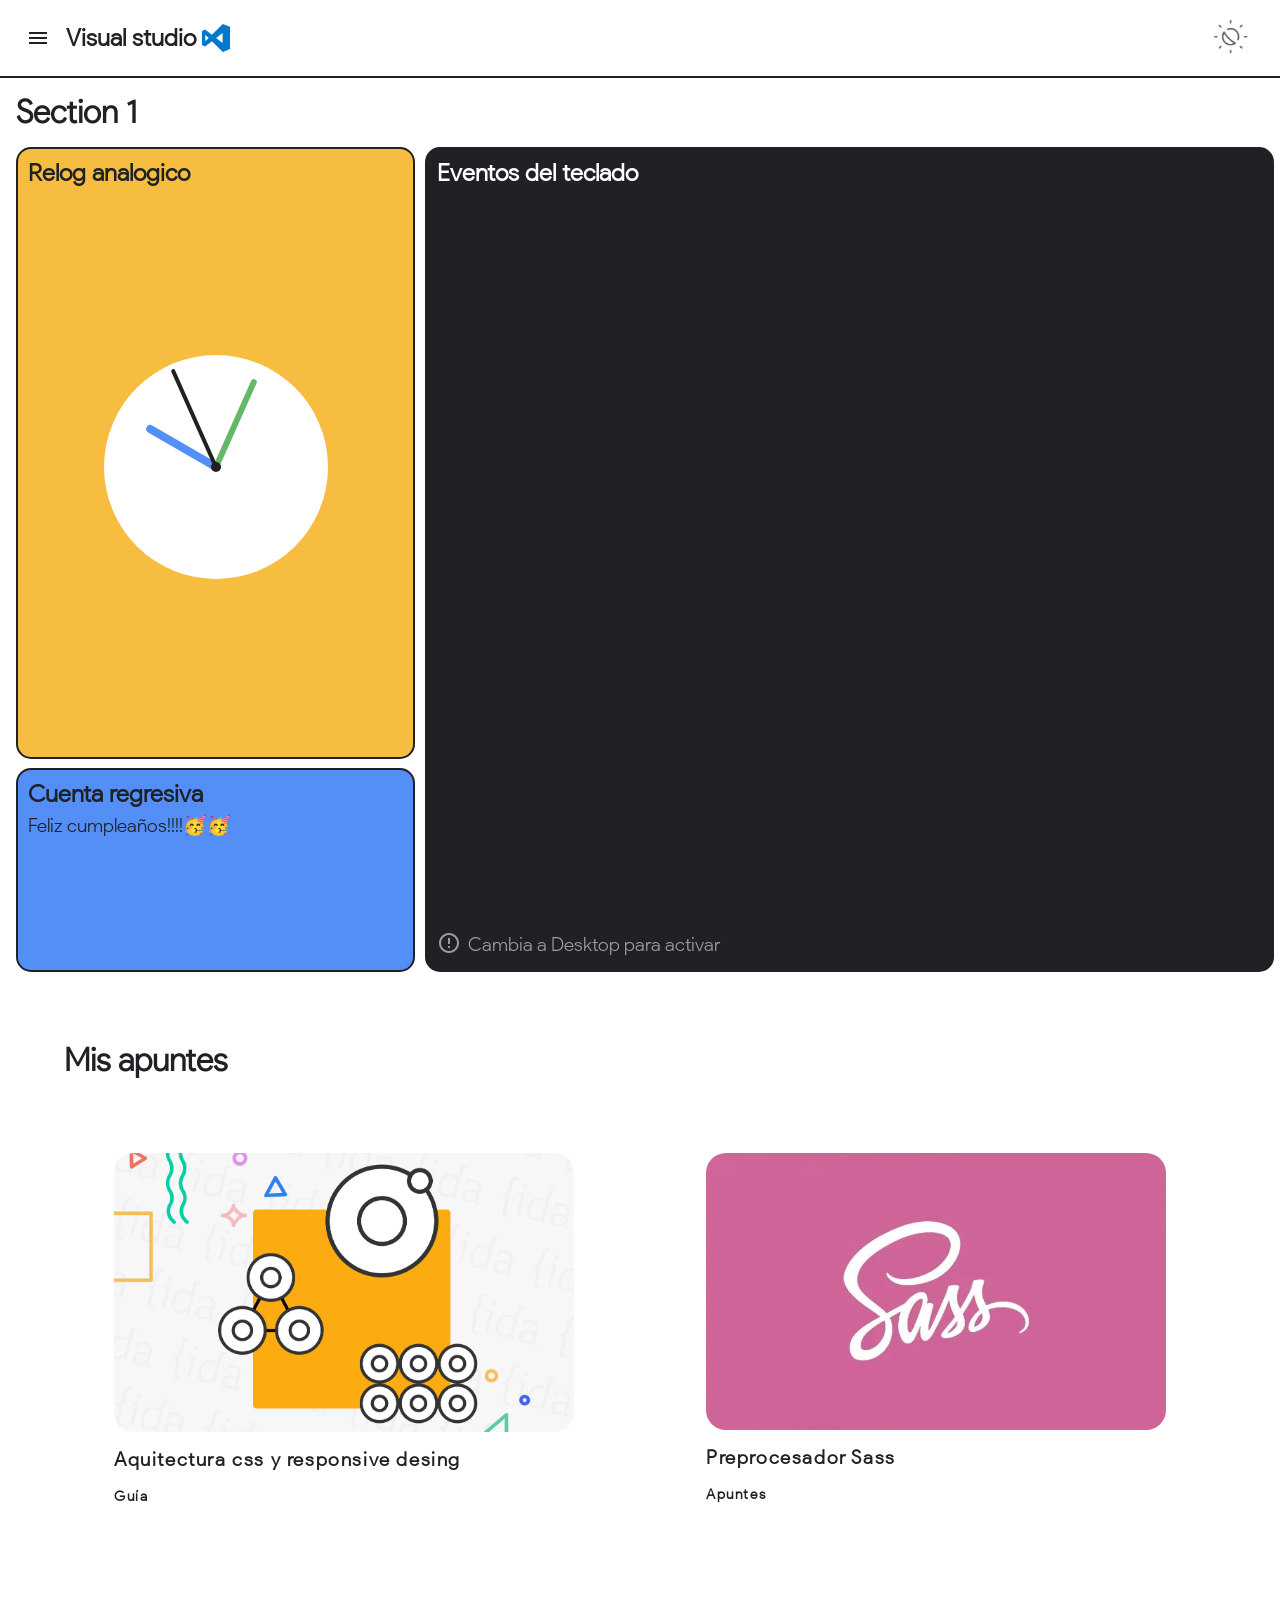
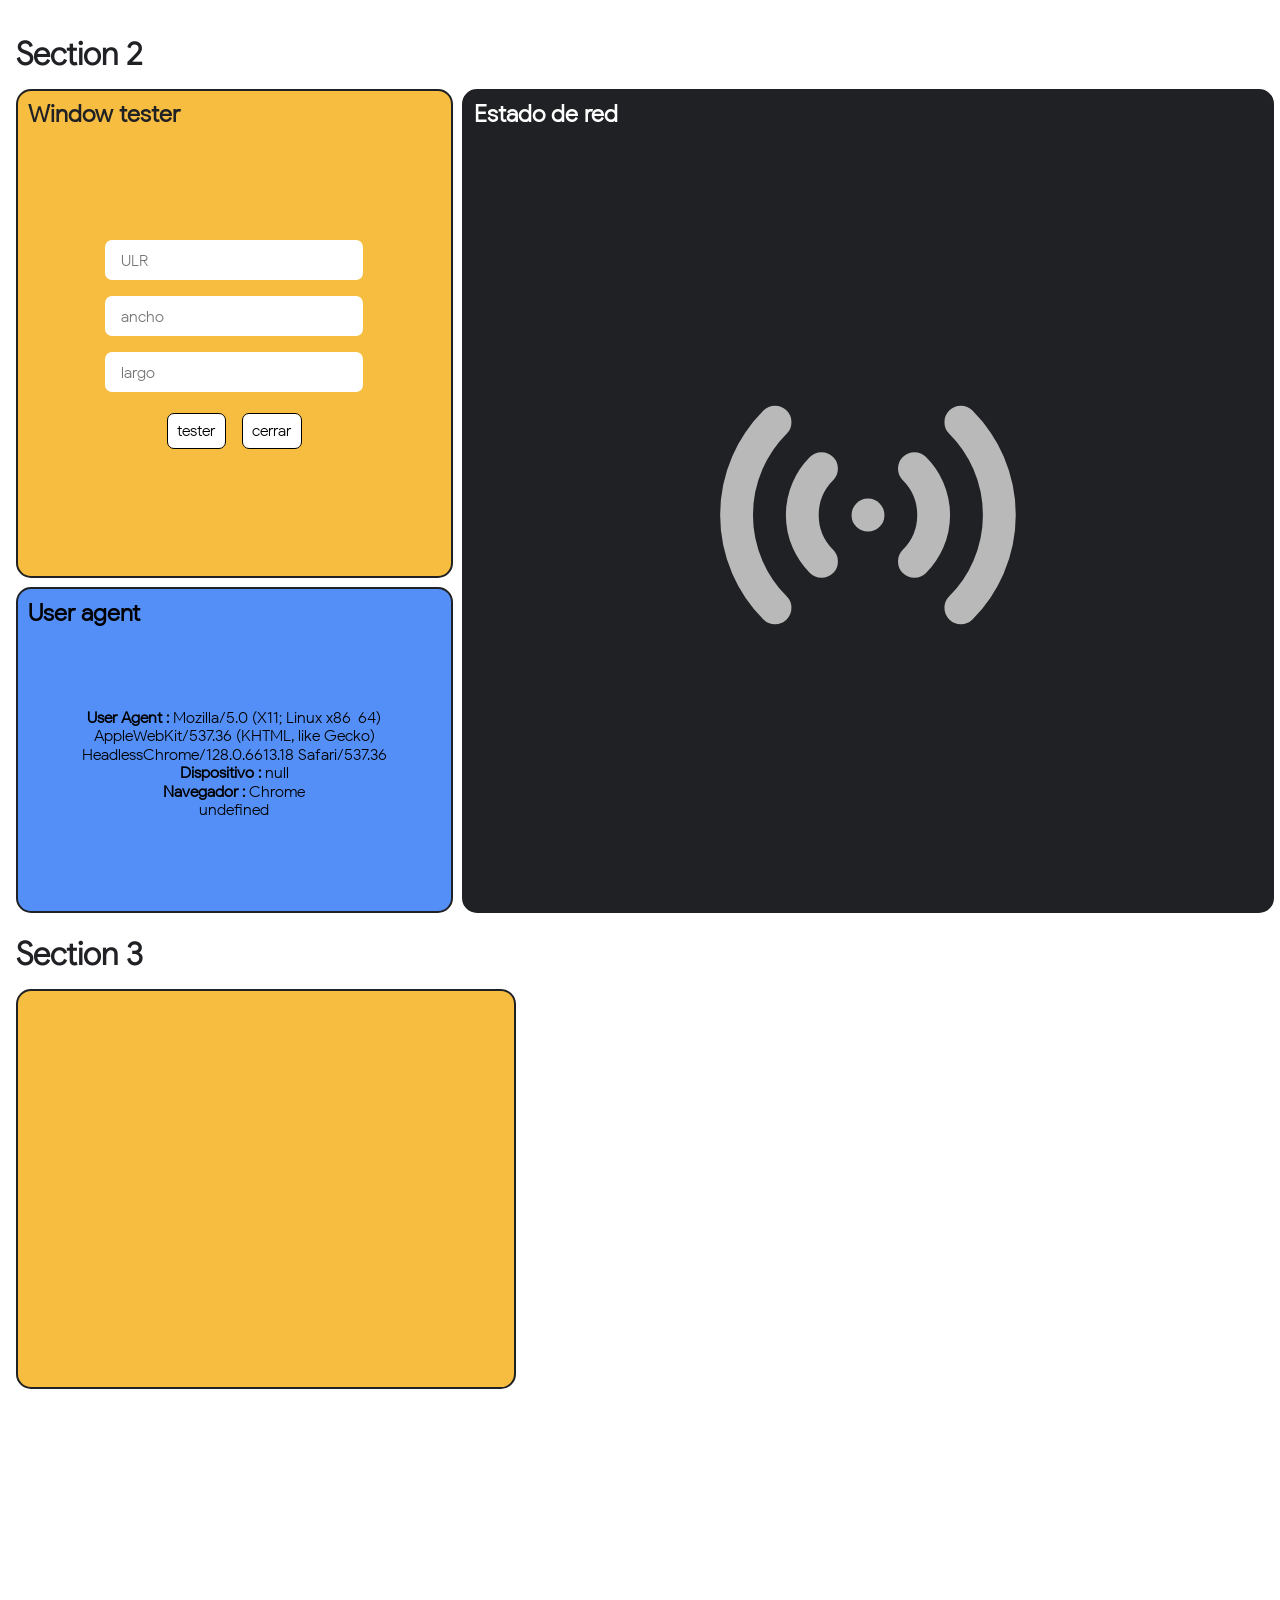
==== index.html @ bd23b44b "commit inicial" ====
<!DOCTYPE html>
<html lang="es">
<head>
    <meta charset="UTF-8">
    <meta http-equiv="X-UA-Compatible" content="IE=edge">
    <meta name="viewport" content="width=device-width, initial-scale=1.0">
    <link rel="shortcut icon" href="assets/logoTerminal.svg" />
    <title>Ejercicios DOMs</title>
    <link rel="stylesheet" href="global-Styles/css/normalize.css">
    <link rel="stylesheet" href="global-Styles/css/styles.css">
    <link rel="stylesheet" href="https://fonts.googleapis.com/css?family=Material+Icons+Outlined">
</head>
<body class="theme">
    <header class="header">
            <div class="header-btnHamburguer">
                <rect class="header-btnHamburguer-rect" id="menuLateralActive">
                    <path id="menuLateralActive"></path>
                    <path id="menuLateralActive"></path>
                    <path id="menuLateralActive"></path>
                </rect>
            </div>

            <div class="header-logo">
                <a class="header-logo-a" href="">                
                    <h2>Visual studio</h2>
                    <img src="/assets/logoVisualStudio.svg" alt="">
                </a>
            </div>

            <div class="header-buttonNightMode">
                <img id="nightMode-btn" src="assets/modoNoche_claro.PNG" alt="">
            </div>
    </header>

    <div id="topScroll-btn" class="topScroll-btn">☝️</div>

    <panel id="panel" class="panel">
        <div class="panel-contenido">
            <div class="panel-contenido-logo">
                <h2>visual studio</h2>
                <img src="/assets/logoVisualStudio.svg" alt="">
            </div>
            <nav class="panel-contenido-menu">
                <a href="#section1" id="menuLateralActive">Section 1</a>
                <a href="#apuntes1" id="menuLateralActive">Apuntes</a>
                <a href="#section2" id="menuLateralActive">Section 2</a>
                <a href="#section1" id="menuLateralActive">section 3</a>
            </nav>
        </div>
        <div class="panel-parteOcura" id="menuLateralActive"></div>
    </panel> 

<main>
<section class="section1" id="section1">
    <h3>Section 1</h3>

    <div class="section1-contenido">
        
        <div class="section1-contenido-relojAnalogico">
            <h4>Relog analogico</h4>
            <div class="section1-contenido-relojAnalogico-container">
                <div class="section1-contenido-relojAnalogico-container-circle">
                    <div class="section1-contenido-relojAnalogico-container-circle-circleCentro"></div>
                    <div id="hours" class="section1-contenido-relojAnalogico-container-circle-hours"></div>
                    <div id="minutes" class="section1-contenido-relojAnalogico-container-circle-minutes"></div>
                    <div id="seconds" class="section1-contenido-relojAnalogico-container-circle-seconds"></div>
                </div>
            </div>
        </div>

        <div  class="section1-contenido-eventTeclado">
            <h4>Eventos del teclado</h4>
            <div id="ballContainer" class="section1-contenido-eventTeclado-container">
                <div id="ball" class="section1-contenido-eventTeclado-container-ball"></div>
                <div  id="mesageCelular" class="section1-contenido-eventTeclado-container-mesageCelular">
                    <span class="material-icons-outlined">error_outline</span>
                    <div>Cambia a Desktop para activar</div>
                </div>
            </div>
        </div>

        <div class="section1-contenido-contador">
            <h4>Cuenta regresiva</h4>
            <div id="divMuestraContador"></div>
        </div>
    </div>
</section>

<section class="apuntes1" id="apuntes1">

    <h3>Mis apuntes</h3>

    <div class="apuntes1-cardContent">
        <div class="apuntes1-cardContent-card">
            <a href="/proyectosNotas/responsive design y arquitectura CSS/index.html">
                <img src="/assets/arquitecturaCSS.png" alt="arquitecturaCSS">
                <h4>Aquitectura css y responsive desing</h4>
            </a>
            <span>Guía</span>
        </div>
        <div class="apuntes1-cardContent-card">
            <a href="/proyectosNotas/Sass CSS/index.html">
                <img src="/assets/Sass.jpg" alt="sass">
                <h4>Preprocesador Sass</h4>
            </a>
            <span>Apuntes</span>
        </div>
    </div>
</section>

<section class="section2" id="section2" >
    <h3>Section 2</h3>
    <div class="section2-contenido">

        <div class="section2-contenido-windowTester">
            <h4>Window tester</h4>
            <div class="section2-contenido-windowTester-contenedorForm">
                <form id ="form" class="section2-contenido-windowTester-contenedorForm-form" >               
                    <input class="section2-contenido-windowTester-contenedorForm-form-inputs"  name="ulr" type="ulr" placeholder="ULR" required>
                    <input class="section2-contenido-windowTester-contenedorForm-form-inputs"  name="ancho" type="text" placeholder="ancho" required>
                    <input class="section2-contenido-windowTester-contenedorForm-form-inputs"  name="largo" type="text" placeholder="largo" required>
                    <div class="section2-contenido-windowTester-contenedorForm-form-buttons">
                        <input class="section2-contenido-windowTester-contenedorForm-form-buttons-button"  name="submit" type="submit" value="tester">
                        <input class="section2-contenido-windowTester-contenedorForm-form-buttons-button"  name="cerrar" type="button" value="cerrar">
                    </div>
                </form>
            </div>
        </div>
    
        <div class="section2-contenido-userAgent">
            <h4>User agent</h4>
            <div class="section2-contenido-userAgent-contenedor">
                <div class="section2-contenido-userAgent-contenedor-div" id="divUserAgent"></div>
            </div>
        </div>
    
        <div class="section2-contenido-estadoDeRed">
            <h4>Estado de red</h4>
            <div class="section2-contenido-estadoDeRed-contenedor" id="onlineOflineDiv">
                <svg class="section2-contenido-estadoDeRed-contenedor-svg" xmlns="http://www.w3.org/2000/svg" xmlns:xlink="http://www.w3.org/1999/xlink" viewBox="0 0 24 24">
                    <g fill="none" stroke="rgb(185, 185, 185)" stroke-width="2" stroke-linecap="round" stroke-linejoin="round">
                    <path d="M12 12v.01"></path><path d="M14.828 9.172a4 4 0 0 1 0 5.656"></path><path d="M17.657 6.343a8 8 0 0 1 0 11.314"></path>
                    <path d="M9.168 14.828a4 4 0 0 1 0-5.656"></path><path d="M6.337 17.657a8 8 0 0 1 0-11.314"></path></g>
                </svg>
            </div>
        </div>
    </div>

</section>

<section class="section3" id="section3">
    <h3>Section 3</h3>
    <div class="section3-contenido">
        <div class="section3-contenido-div">
            
        </div>
    </div>
</section>


    </main>
    <script src="index.js" type="module"></script>
</body>
</html>
---- global-Styles/css/styles.css ----
.theme {
  --color_blanco: #ffffff;
  --color_negro: #202124;
  --color_mostaza: #f6bd41;
  --color_azul: #538ff7;
  --color_rojo: #EC5E4F;
  --color_verde: #65B867;
}

.theme-dark {
  --color_blanco: #202124;
  --color_negro: #ffffff;
  --color_mostaza: #facf59;
  --color_azul: #76b4fa;
  --color_rojo: #EC5E4F;
  --color_verde: #65B867;
}

@font-face {
  font-family: google-sans1;
  src: url(/assets/fonts/google-sans-Light.woff) format("woff");
}
@font-face {
  font-family: google-sans2;
  src: url(/assets/fonts/google-sans-Thin.woff) format("woff");
}
@font-face {
  font-family: google-sans-display;
  src: url(/assets/fonts/GoogleSansDisplay-Medium.woff) format("woff");
}
.header {
  border-bottom: 2px solid var(--color_negro);
  align-items: center;
  display: flex;
  padding: 1rem 1.8rem;
}
.header-btnHamburguer-rect {
  width: 18px;
  display: flex;
  flex-direction: column;
  cursor: pointer;
}
.header-btnHamburguer-rect path {
  height: 2px;
  margin: 1.5px 0 1.5px 0;
  background-color: var(--color_negro);
}
.header-logo {
  margin: 0 1.2rem;
}
.header-logo-a {
  display: flex;
  justify-content: center;
  text-decoration: none;
}
.header-logo-a img {
  margin-left: 0.4em;
  width: 1.75rem;
}
.header-buttonNightMode {
  margin-left: auto;
}
.header-buttonNightMode img {
  width: 40px;
  height: 40px;
  cursor: pointer;
}

.panel {
  width: 100vw;
  height: 100vh;
  position: absolute;
  top: 0;
  z-index: 100;
  transform: translate(-100%, 0);
  display: flex;
}
.panel-contenido {
  min-width: 300px;
  overflow-x: scroll;
  overflow-y: scroll;
  padding: 1.5rem;
  background-color: var(--color_blanco);
}
.panel-contenido-logo {
  display: flex;
  margin-bottom: 1.5rem;
}
.panel-contenido-logo img {
  margin-left: 0.4em;
  width: 1.75rem;
}
.panel-contenido-menu {
  display: flex;
  flex-direction: column;
}
.panel-contenido-menu a {
  font-size: 1.1rem;
  margin: 0.8rem 0;
  text-decoration: none;
  color: var(--color_negro);
  font-family: google-sans-display, sans-serif;
}
.panel-parteOcura {
  width: 100%;
  background-color: rgba(0, 0, 0, 0.808);
}

.panel-is_active {
  transform: translate(0, 0);
}

main {
  max-width: 1640px;
}

body {
  background-color: var(--color_blanco);
}

h3 {
  font-family: google-sans1, sans-serif;
  font-size: 2rem;
  color: var(--color_negro);
  padding: 1rem 1rem 0.5rem 1rem;
}

h2 {
  font-size: 1.5rem;
  font-family: google-sans1, sans-serif;
  white-space: nowrap;
  color: var(--color_negro);
}

.material-symbols-outlined {
  font-variation-settings: "FILL" 0, "wght" 300, "GRAD" 0, "opsz" 40;
}

.topScroll-btn {
  background-color: rgb(255, 255, 255);
  border: 1px solid black;
  padding: 0.5rem 0.6rem;
  border-radius: 5px;
  position: fixed;
  bottom: 0.5rem;
  right: 0.5rem;
  cursor: pointer;
  display: none;
}

.topScroll-btn_active {
  display: initial;
}

.section1 {
  height: 100vh;
  display: flex;
  flex-direction: column;
}
.section1-contenido {
  flex: 1;
  display: grid;
  grid-template-columns: 100%;
  grid-template-rows: auto auto auto;
  gap: 0.6rem 0.6rem;
  padding: 0.5rem 1rem 1rem 1rem;
}
.section1-contenido-relojAnalogico {
  display: flex;
  flex-direction: column;
  background-color: var(--color_mostaza);
  border: 2px solid #202124;
  color: #202124;
  border-radius: 15px;
  padding: 0.6rem;
}
.section1-contenido-relojAnalogico h4 {
  font-family: google-sans1, sans-serif;
  font-size: 1.5rem;
}
.section1-contenido-relojAnalogico-container {
  height: 100%;
  display: flex;
  justify-content: center;
  align-items: center;
}
.section1-contenido-relojAnalogico-container-circle {
  transform: rotate(90deg);
  width: 16rem;
  height: 16rem;
  background-color: rgb(255, 255, 255);
  border-radius: 50%;
  display: flex;
  justify-content: center;
  align-items: center;
}
.section1-contenido-relojAnalogico-container-circle-circleCentro {
  width: 0.6rem;
  height: 0.6rem;
  border-radius: 10px;
  background-color: #202124;
  z-index: 1;
}
.section1-contenido-relojAnalogico-container-circle-hours, .section1-contenido-relojAnalogico-container-circle-seconds, .section1-contenido-relojAnalogico-container-circle-minutes {
  transform-origin: right;
  right: 50%;
  position: absolute;
  border-radius: 10px 0 0 10px;
}
.section1-contenido-relojAnalogico-container-circle-hours {
  transition: transform 1s ease-in-out;
  width: 6rem;
  height: 0.69rem;
  background-color: var(--color_azul);
}
.section1-contenido-relojAnalogico-container-circle-minutes {
  transition: transform 1s ease-in-out;
  width: 7rem;
  height: 0.5rem;
  background-color: var(--color_verde);
}
.section1-contenido-relojAnalogico-container-circle-seconds {
  width: 7.8rem;
  height: 0.3rem;
  background-color: #202124;
}
.section1-contenido-eventTeclado {
  display: flex;
  flex-direction: column;
  background-color: #202124;
  border: 2px solid var(--color_negro);
  color: rgb(255, 255, 255);
  border-radius: 15px;
  padding: 0.6rem;
}
.section1-contenido-eventTeclado h4 {
  font-family: google-sans1, sans-serif;
  font-size: 1.5rem;
}
.section1-contenido-eventTeclado-container {
  height: 100%;
  position: relative;
  display: flex;
}
.section1-contenido-eventTeclado-container-ball {
  width: 3rem;
  height: 3rem;
  border-radius: 25px;
  background-color: rgb(255, 255, 255);
  display: none;
  margin: auto;
}
.section1-contenido-eventTeclado-container .ball_active {
  display: initial;
}
.section1-contenido-eventTeclado-container-mesageCelular {
  position: absolute;
  bottom: 0px;
  display: none;
}
.section1-contenido-eventTeclado-container-mesageCelular span {
  color: #9e9e9e;
}
.section1-contenido-eventTeclado-container-mesageCelular div {
  position: relative;
  top: -0.25rem;
  display: inline-block;
  color: #9e9e9e;
  margin-left: 0.2rem;
  font-family: google-sans1, sans-serif;
  font-size: 1.2rem;
}
.section1-contenido-eventTeclado-container .mesageCelular_active {
  display: initial;
}
.section1-contenido-contador {
  background-color: var(--color_azul);
  border: 2px solid #202124;
  color: #202124;
  border-radius: 15px;
  padding: 0.6rem;
}
.section1-contenido-contador h4 {
  font-family: google-sans1, sans-serif;
  font-size: 1.5rem;
}
.section1-contenido-contador div p {
  font-family: google-sans1, sans-serif;
  color: #202124;
  font-size: 1.2rem;
  margin: 0.5rem 0;
}
@media (min-width: 48em) {
  .section1-contenido {
    grid-template-columns: 32% 68%;
    grid-template-rows: 75% 25%;
  }
  .section1-contenido-relojAnalogico-container-circle {
    width: 14rem;
    height: 14rem;
  }
  .section1-contenido-relojAnalogico-container-circle-hours {
    width: 5rem;
    height: 0.5rem;
  }
  .section1-contenido-relojAnalogico-container-circle-minutes {
    width: 6rem;
    height: 0.4rem;
  }
  .section1-contenido-relojAnalogico-container-circle-seconds {
    width: 6.7rem;
    height: 0.25rem;
  }
  .section1-contenido-eventTeclado {
    grid-column-start: 2;
    grid-column-end: 3;
    grid-row-start: 1;
    grid-row-end: 3;
  }
}

@media (min-height: 64rem) {
  .section1 {
    max-height: 45rem;
  }
}
.section2 {
  height: 100vh;
}

.section1-windowTester {
  background-color: var(--color_mostaza);
  border: 2px solid #202124;
  color: #202124;
  border-radius: 15px;
  padding: 0.6rem;
}
.section1-windowTester h4 {
  font-family: google-sans1, sans-serif;
  font-size: 1.5rem;
}

.section1-userAgent {
  background-color: #202124;
  border: 2px solid var(--color_negro);
  color: rgb(255, 255, 255);
  border-radius: 15px;
  padding: 0.6rem;
}
.section1-userAgent h4 {
  font-family: google-sans1, sans-serif;
  font-size: 1.5rem;
}

.section1-estadoDeRed {
  background-color: var(--color_azul);
  border: 2px solid #202124;
  color: #202124;
  border-radius: 15px;
  padding: 0.6rem;
}
.section1-estadoDeRed h4 {
  font-family: google-sans1, sans-serif;
  font-size: 1.5rem;
}

.section2 {
  height: 100vh;
  display: flex;
  flex-direction: column;
}
.section2-contenido {
  flex: 1;
  display: grid;
  grid-template-columns: 100%;
  grid-template-rows: auto auto auto;
  gap: 0.6rem 0.6rem;
  padding: 0.5rem 1rem 1rem 1rem;
}
.section2-contenido-windowTester {
  background-color: var(--color_mostaza);
  border: 2px solid #202124;
  color: #202124;
  border-radius: 15px;
  padding: 0.6rem;
  display: flex;
  flex-direction: column;
}
.section2-contenido-windowTester h4 {
  font-family: google-sans1, sans-serif;
  font-size: 1.5rem;
}
.section2-contenido-windowTester-contenedorForm {
  flex: 1;
  display: flex;
  align-items: center;
  justify-content: center;
}
.section2-contenido-windowTester-contenedorForm-form {
  display: flex;
  flex-direction: column;
}
.section2-contenido-windowTester-contenedorForm-form-inputs {
  margin: 0.5rem 1.5rem;
  padding: 0 1rem;
  height: 2.5rem;
  border-radius: 7px;
  border: none;
  font-family: google-sans1, sans-serif;
}
.section2-contenido-windowTester-contenedorForm-form-buttons {
  display: flex;
  justify-content: center;
}
.section2-contenido-windowTester-contenedorForm-form-buttons-button {
  font-family: google-sans1, sans-serif;
  margin: 0.8rem 0.5rem;
  padding: 0.5rem 0.6rem;
  border-radius: 7px;
  border: 1px solid black;
  background-color: rgb(255, 255, 255);
}
.section2-contenido-windowTester-contenedorForm-form-buttons-button:hover {
  background-color: rgb(246, 246, 246);
}
.section2-contenido-estadoDeRed {
  background-color: #202124;
  border: 2px solid var(--color_negro);
  color: rgb(255, 255, 255);
  border-radius: 15px;
  padding: 0.6rem;
  display: flex;
  flex-direction: column;
}
.section2-contenido-estadoDeRed h4 {
  font-family: google-sans1, sans-serif;
  font-size: 1.5rem;
}
.section2-contenido-estadoDeRed-contenedor {
  flex: 1;
  display: flex;
  justify-content: center;
}
.section2-contenido-estadoDeRed-contenedor-svg {
  max-width: 50%;
}
.section2-contenido-userAgent {
  background-color: var(--color_azul);
  border: 2px solid #202124;
  color: rgb(0, 0, 0);
  border-radius: 15px;
  padding: 0.6rem;
  display: flex;
  flex-direction: column;
}
.section2-contenido-userAgent h4 {
  font-family: google-sans1, sans-serif;
  font-size: 1.5rem;
}
.section2-contenido-userAgent-contenedor {
  flex: 1;
  display: flex;
  align-items: center;
}
.section2-contenido-userAgent-contenedor-div {
  padding: 1rem;
  font-family: google-sans1, sans-serif;
  text-align: center;
}
.section2-contenido-userAgent-contenedor-div li {
  list-style: none;
}
@media (min-width: 48em) {
  .section2-contenido {
    grid-template-columns: 35% 65%;
    grid-template-rows: 60% 40%;
  }
  .section2-contenido-estadoDeRed {
    grid-column-start: 2;
    grid-column-end: 3;
    grid-row-start: 1;
    grid-row-end: 3;
  }
}

@media (min-height: 64rem) {
  .section2 {
    max-height: 45rem;
  }
}
.section3 {
  height: 100vh;
  display: flex;
  flex-direction: column;
}
.section3-contenido {
  flex: 1;
  display: grid;
  grid-template-columns: 100%;
  grid-template-rows: auto auto auto;
  gap: 0.6rem 0.6rem;
  padding: 0.5rem 1rem 1rem 1rem;
}
.section3-contenido-div {
  width: 500px;
  height: 400px;
  background-color: var(--color_mostaza);
  border: 2px solid #202124;
  color: #202124;
  border-radius: 15px;
  padding: 0.6rem;
}
.section3-contenido-div h4 {
  font-family: google-sans1, sans-serif;
  font-size: 1.5rem;
}

.apuntes1 {
  display: flex;
  flex-direction: column;
  margin: 1rem 0 3rem 0;
}
@media (min-width: 48em) {
  .apuntes1 {
    margin: 3rem;
  }
}
.apuntes1-cardContent {
  display: flex;
  flex-direction: column;
}
@media (min-width: 48em) {
  .apuntes1-cardContent {
    flex-direction: row;
  }
}
.apuntes1-cardContent-card {
  margin: 2rem 8% 0rem 8%;
  padding: 3%;
  width: 85%;
  border: 2px solid transparent;
}
@media (min-width: 48em) {
  .apuntes1-cardContent-card {
    margin: 2rem 2rem 2rem 2rem;
    padding: 2rem;
    max-width: 600px;
    min-width: 300px;
  }
}
.apuntes1-cardContent-card:hover {
  border: 2px var(--color_negro) solid;
  border-radius: 25px;
}
.apuntes1-cardContent-card a {
  text-decoration: none;
}
.apuntes1-cardContent-card a img {
  max-width: 100%;
  height: auto;
  border-radius: 20px;
}
.apuntes1-cardContent-card a h4 {
  font-family: google-sans1, sans-serif;
  letter-spacing: 0.1rem;
  font-size: 1.2rem;
  margin: 0.8rem 0 1rem 0;
  color: var(--color_negro);
}
.apuntes1-cardContent-card span {
  font-family: google-sans1, sans-serif;
  letter-spacing: 0.1rem;
  font-weight: 600;
  font-size: 0.9rem;
  color: var(--color_negro);
}

/* 
*abtracts
*/
/*
*components
*/

/*# sourceMappingURL=styles.css.map */
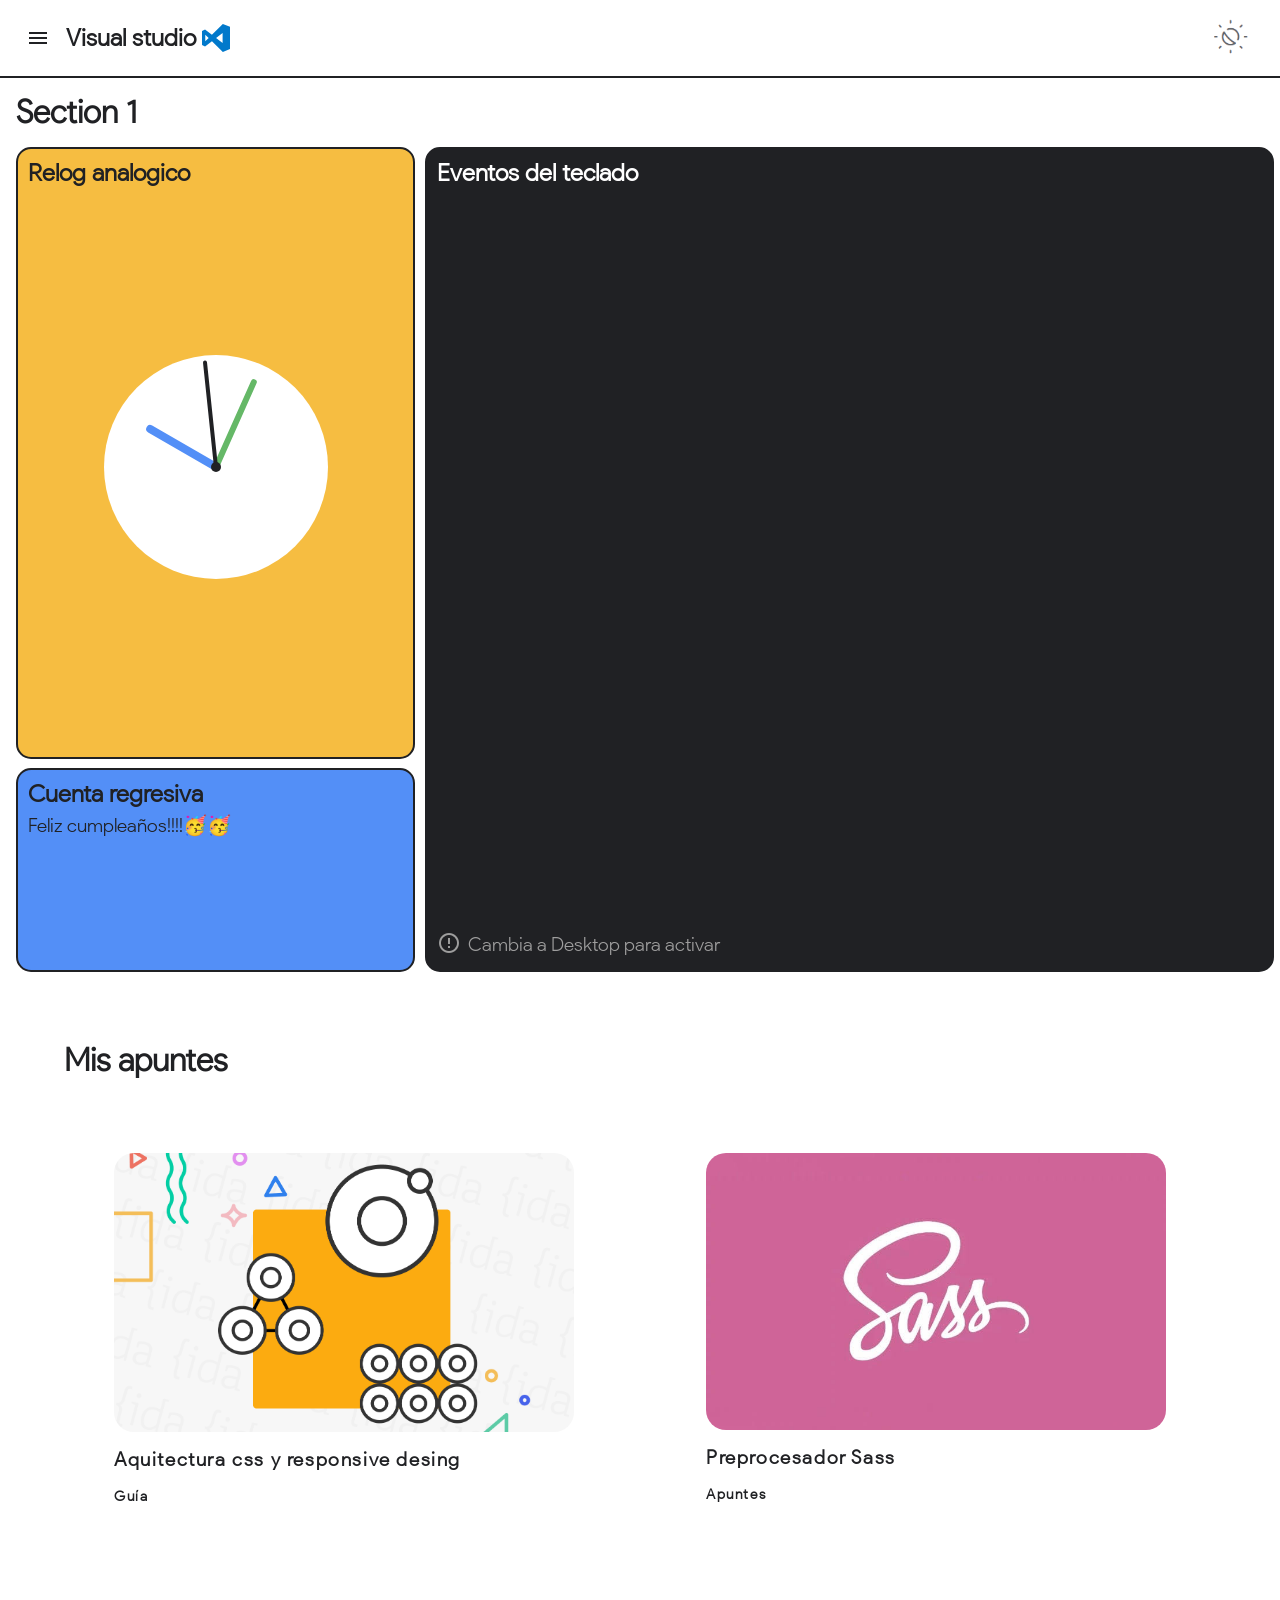
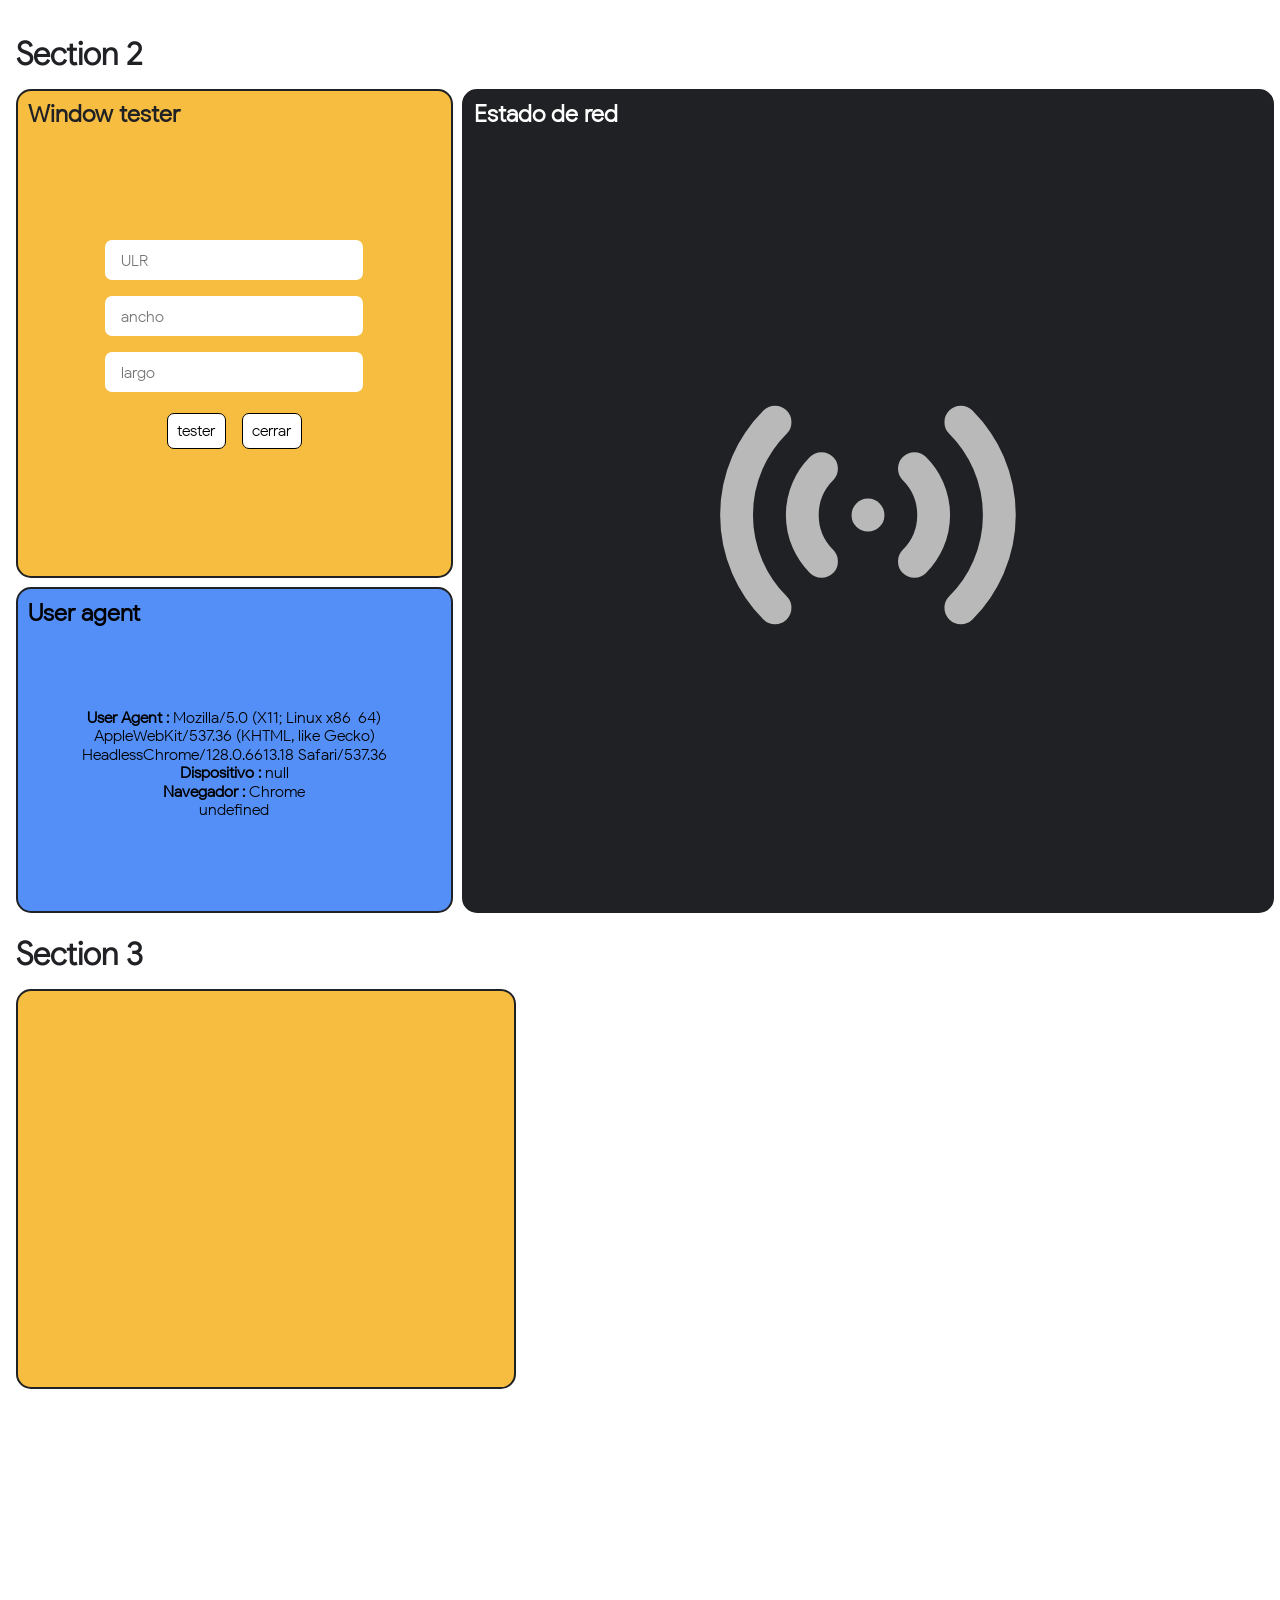
==== commit 26c2a894: "segundo commit: enlaces de seccion apuntes arreglado" ====
--- a/index.html
+++ b/index.html
@@ -92,14 +92,14 @@
 
     <div class="apuntes1-cardContent">
         <div class="apuntes1-cardContent-card">
-            <a href="/proyectosNotas/responsive design y arquitectura CSS/index.html">
+            <a href="/apuntes/responsive design y arquitectura CSS/index.html">
                 <img src="/assets/arquitecturaCSS.png" alt="arquitecturaCSS">
                 <h4>Aquitectura css y responsive desing</h4>
             </a>
             <span>Guía</span>
         </div>
         <div class="apuntes1-cardContent-card">
-            <a href="/proyectosNotas/Sass CSS/index.html">
+            <a href="/apuntes/Sass CSS/index.html">
                 <img src="/assets/Sass.jpg" alt="sass">
                 <h4>Preprocesador Sass</h4>
             </a>
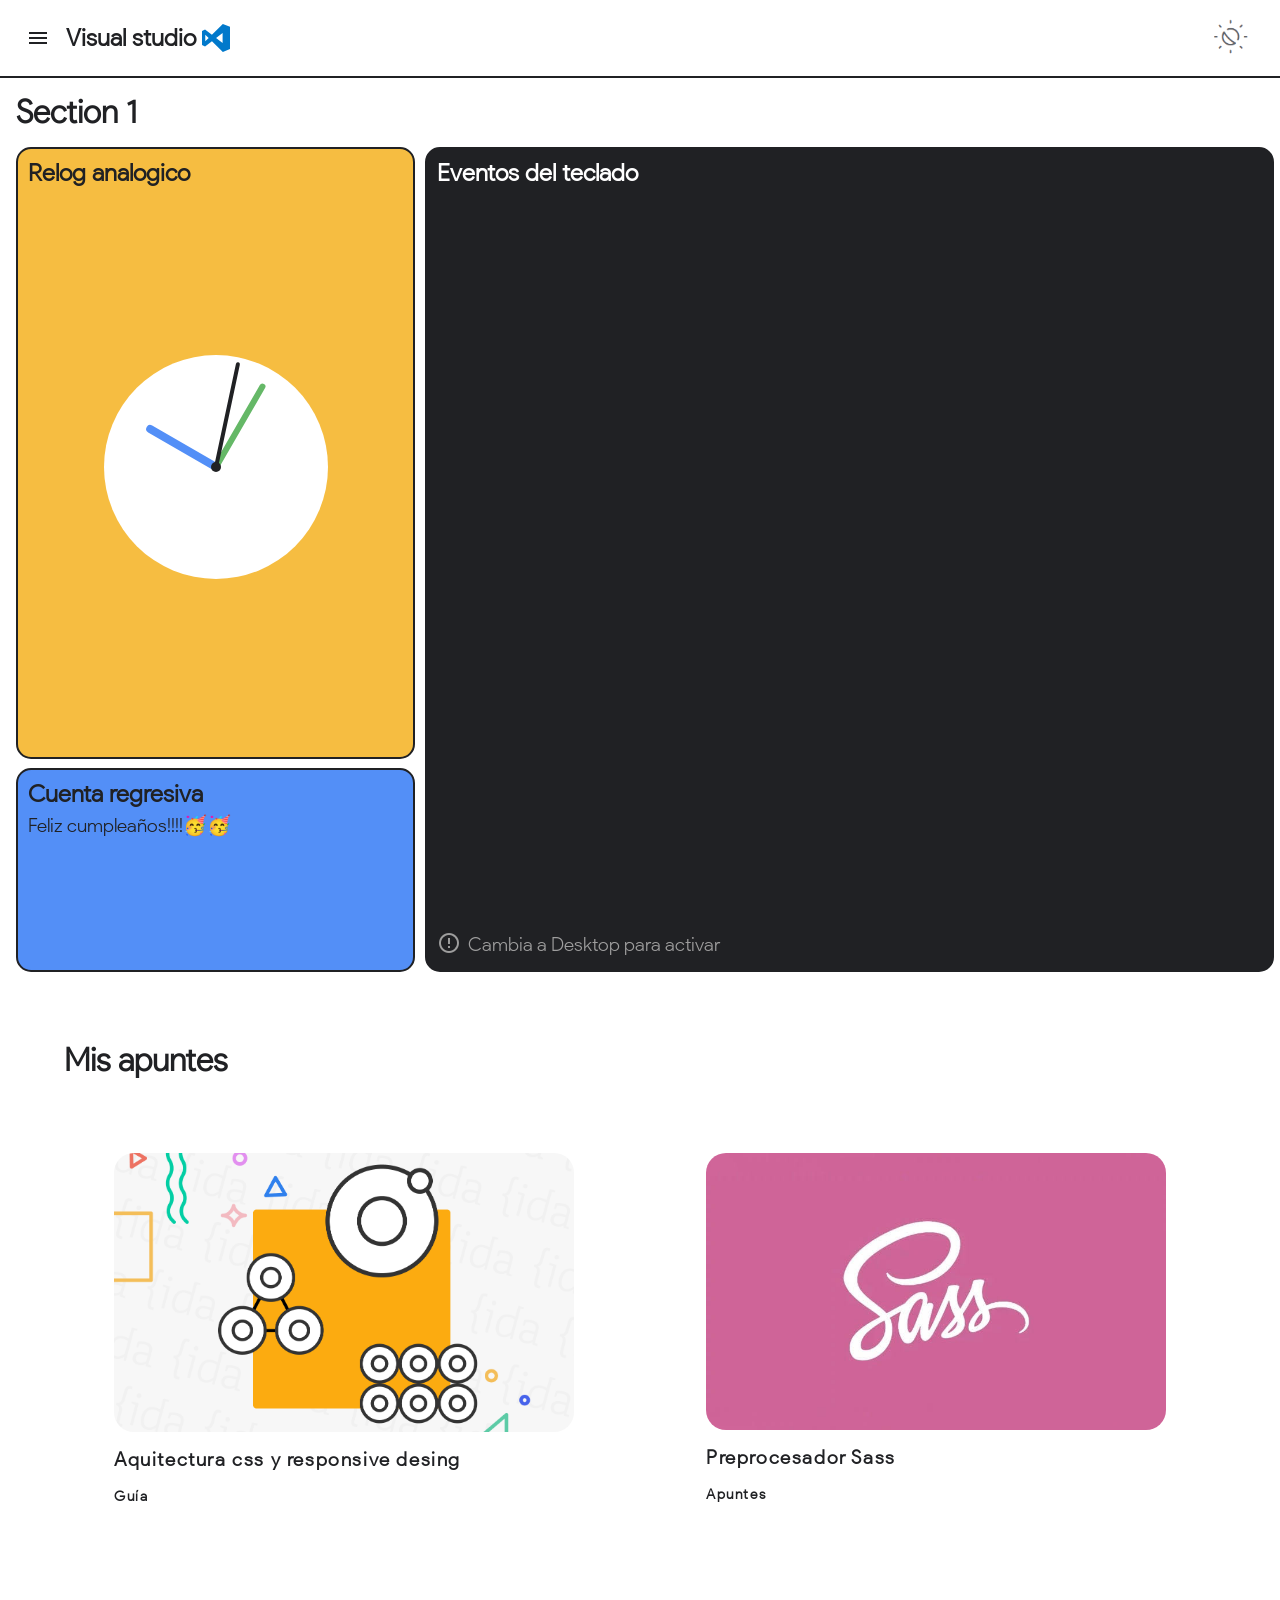
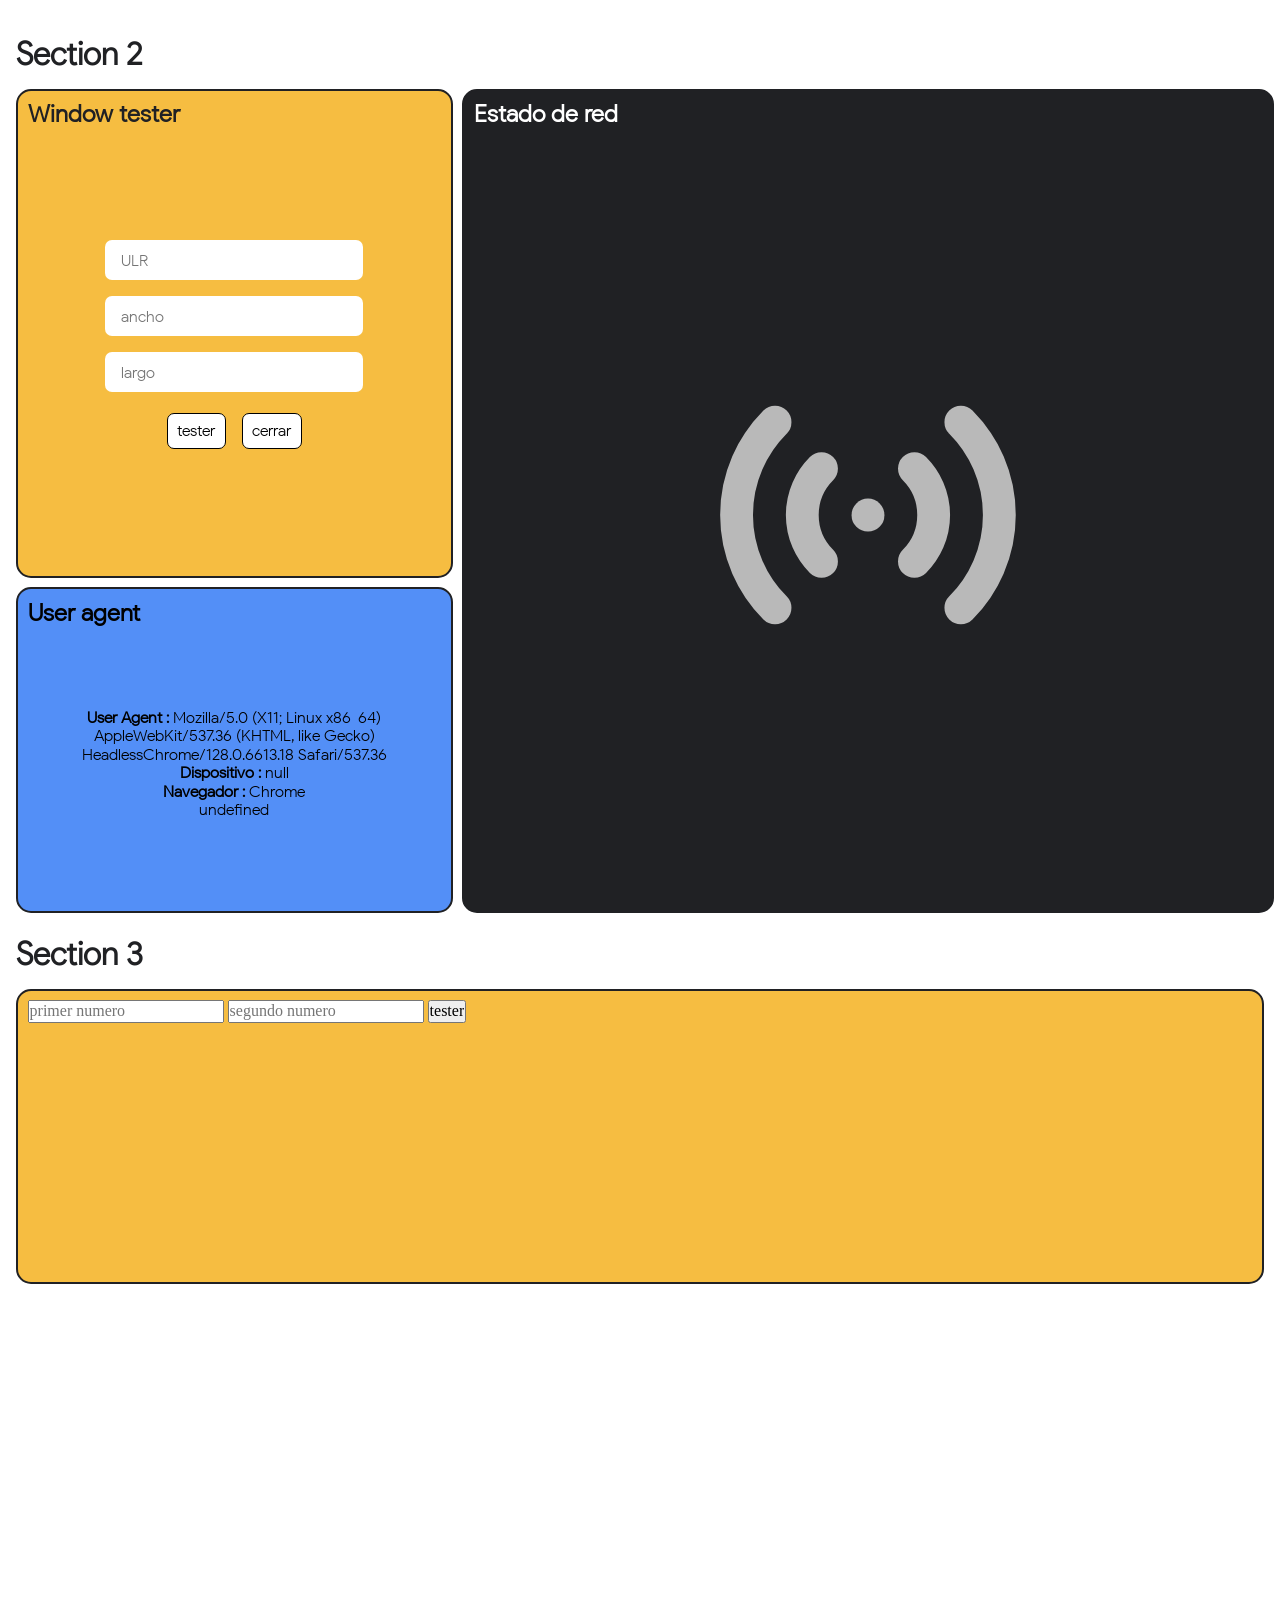
==== commit b7c1083c: "twoNumberOperation: flta validar los datos de entrada y mostrar el resultado de las funciones en el " ====
--- a/index.html
+++ b/index.html
@@ -151,8 +151,20 @@
 <section class="section3" id="section3">
     <h3>Section 3</h3>
     <div class="section3-contenido">
-        <div class="section3-contenido-div">
-            
+        <div class="section3-contenido-twoNumbers">
+                <form id="formTwoNumbersOperation" action="" class="section3-contenido-twoNumbers-form">
+                    <input class="section3-contenido-twoNumbers-textInput" type="text" name="primerNumero" required placeholder="primer numero" value="">
+                    <input class="section3-contenido-twoNumbers-textInput" type="text" name="segundoNumero" required placeholder="segundo numero" value="">
+                    <input class="section3-contenido-twoNumbers-buttonInput" type="submit" name="button" value="tester" />
+                </form>
+                <div id="contentView" class="section3-contenido-twoNumbers-resultadosView">
+                            <!-- <p class="section3-contenido-twoNumbers-resultadosView-p">Numero mayor: </p>
+                            <p class="section3-contenido-twoNumbers-resultadosView-p">Numero menor:</p>
+                            <p class="section3-contenido-twoNumbers-resultadosView-p">Numeros entre - y -: </p>
+                            <p class="section3-contenido-twoNumbers-resultadosView-p">Numeros impares entre - y - : </p>
+                            <p class="section3-contenido-twoNumbers-resultadosView-p">- es: </p>
+                            <p class="section3-contenido-twoNumbers-resultadosView-p">- es: </p> -->
+                </div>
         </div>
     </div>
 </section>
--- a/global-Styles/css/styles.css
+++ b/global-Styles/css/styles.css
@@ -501,16 +501,14 @@
   gap: 0.6rem 0.6rem;
   padding: 0.5rem 1rem 1rem 1rem;
 }
-.section3-contenido-div {
-  width: 500px;
-  height: 400px;
+.section3-contenido-twoNumbers {
   background-color: var(--color_mostaza);
   border: 2px solid #202124;
   color: #202124;
   border-radius: 15px;
   padding: 0.6rem;
 }
-.section3-contenido-div h4 {
+.section3-contenido-twoNumbers h4 {
   font-family: google-sans1, sans-serif;
   font-size: 1.5rem;
 }
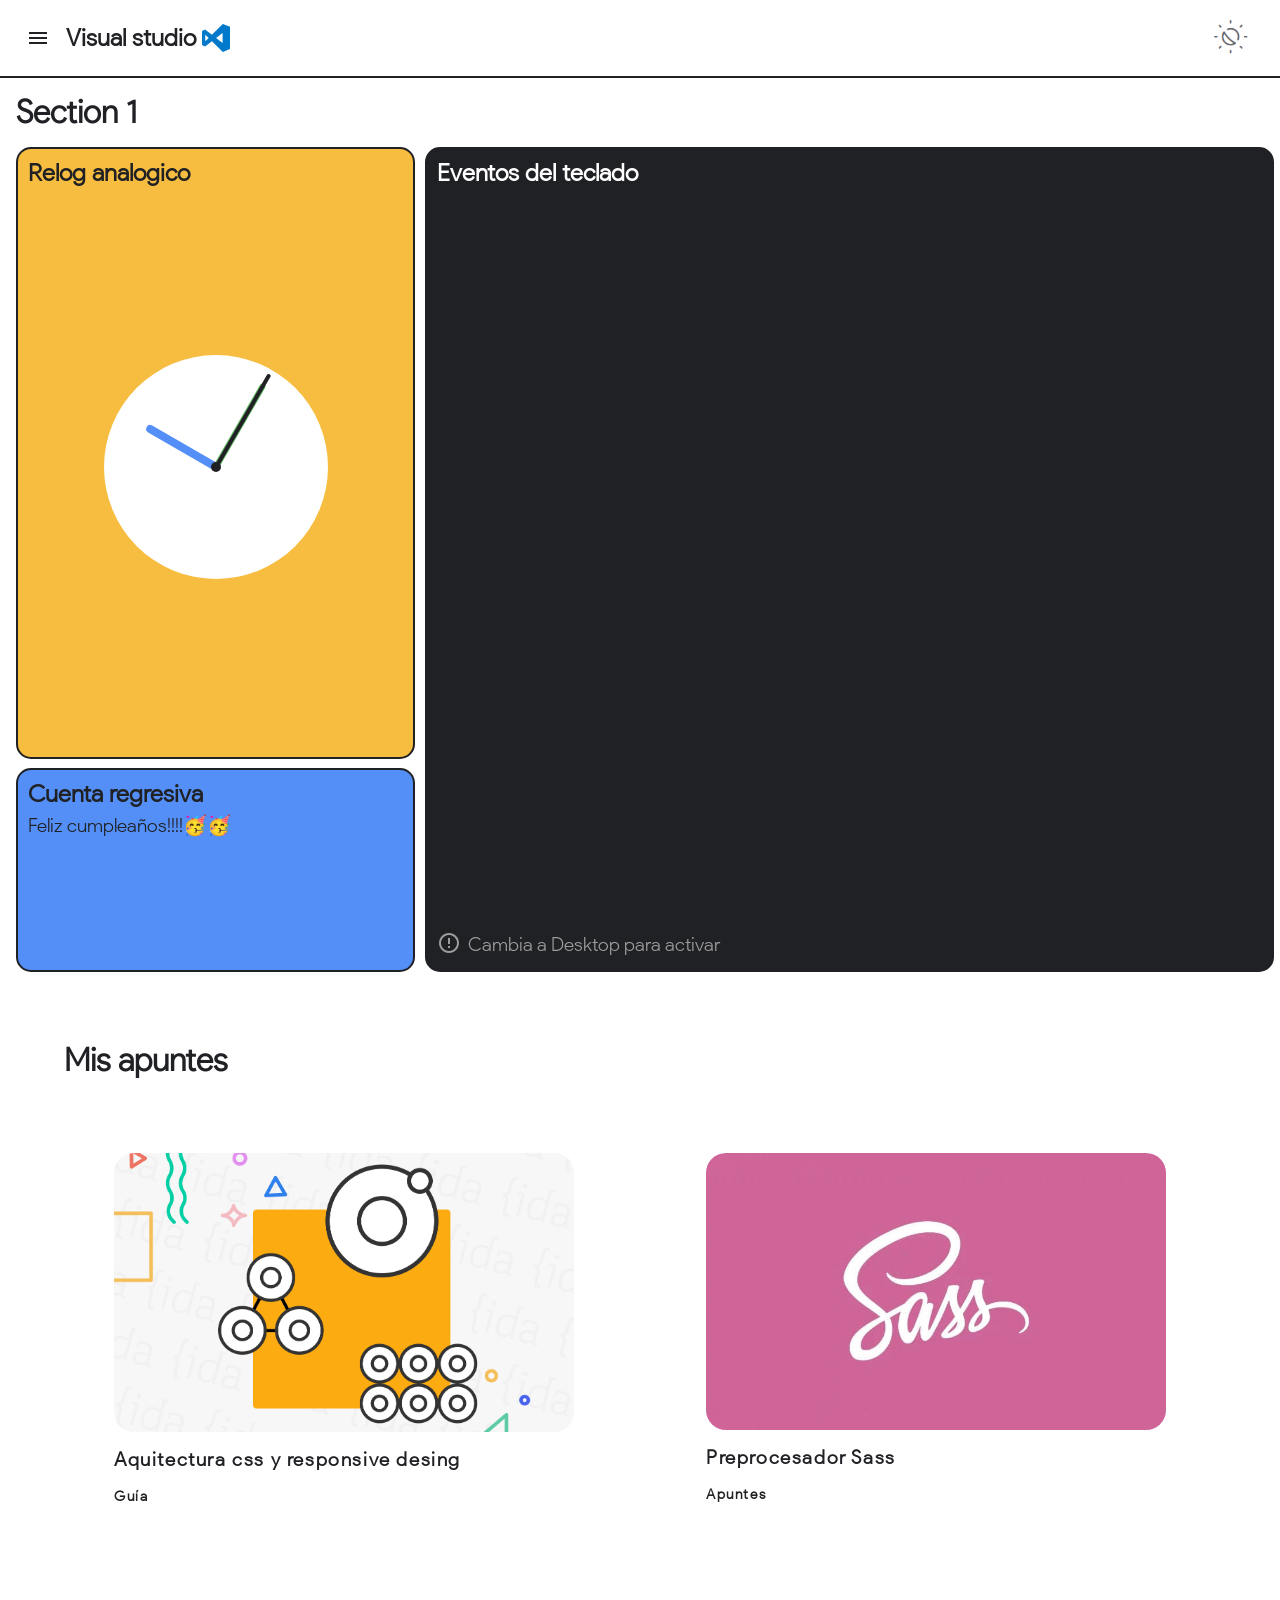
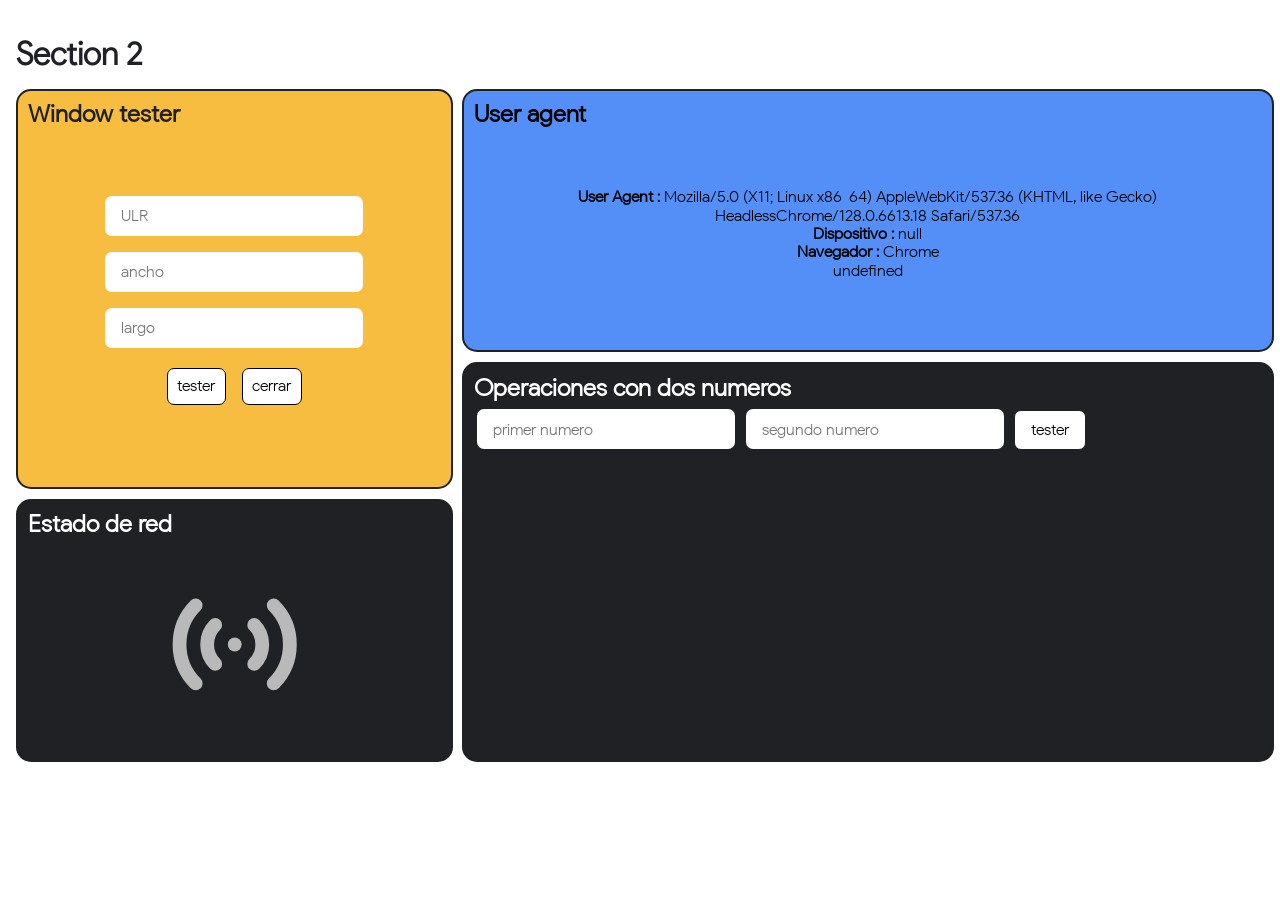
==== commit 6af53bc3: "twoNumbersOperation terminado" ====
--- a/index.html
+++ b/index.html
@@ -111,7 +111,6 @@
 <section class="section2" id="section2" >
     <h3>Section 2</h3>
     <div class="section2-contenido">
-
         <div class="section2-contenido-windowTester">
             <h4>Window tester</h4>
             <div class="section2-contenido-windowTester-contenedorForm">
@@ -144,30 +143,22 @@
                 </svg>
             </div>
         </div>
-    </div>
 
-</section>
-
-<section class="section3" id="section3">
-    <h3>Section 3</h3>
-    <div class="section3-contenido">
-        <div class="section3-contenido-twoNumbers">
-                <form id="formTwoNumbersOperation" action="" class="section3-contenido-twoNumbers-form">
-                    <input class="section3-contenido-twoNumbers-textInput" type="text" name="primerNumero" required placeholder="primer numero" value="">
-                    <input class="section3-contenido-twoNumbers-textInput" type="text" name="segundoNumero" required placeholder="segundo numero" value="">
-                    <input class="section3-contenido-twoNumbers-buttonInput" type="submit" name="button" value="tester" />
+        <div class="section2-contenido-twoNumbers">
+            <h4>Operaciones con dos numeros</h4>
+            <div class="section2-contenido-twoNumbers-container">
+                <form id="formTwoNumbersOperation" action="" class="section2-contenido-twoNumbers-container-form">
+                    <input class="section2-contenido-twoNumbers-container-form-textInput" type="text" name="primerNumero" required placeholder="primer numero" value="">
+                    <input class="section2-contenido-twoNumbers-container-form-textInput" type="text" name="segundoNumero" required placeholder="segundo numero" value="">
+                    <input class="section2-contenido-twoNumbers-container-form-buttonInput" type="submit" name="button" value="tester" />
                 </form>
-                <div id="contentView" class="section3-contenido-twoNumbers-resultadosView">
-                            <!-- <p class="section3-contenido-twoNumbers-resultadosView-p">Numero mayor: </p>
-                            <p class="section3-contenido-twoNumbers-resultadosView-p">Numero menor:</p>
-                            <p class="section3-contenido-twoNumbers-resultadosView-p">Numeros entre - y -: </p>
-                            <p class="section3-contenido-twoNumbers-resultadosView-p">Numeros impares entre - y - : </p>
-                            <p class="section3-contenido-twoNumbers-resultadosView-p">- es: </p>
-                            <p class="section3-contenido-twoNumbers-resultadosView-p">- es: </p> -->
-                </div>
+                <div id="contentView" class="section2-contenido-twoNumbers-container-resultadosView">
+            </div>
         </div>
     </div>
 </section>
+
+
 
 
     </main>
--- a/global-Styles/css/styles.css
+++ b/global-Styles/css/styles.css
@@ -366,7 +366,9 @@
 
 .section2 {
   height: 100vh;
-  display: flex;
+  max-height: 45rem;
+  display: flex;
+  margin-bottom: 10rem;
   flex-direction: column;
 }
 .section2-contenido {
@@ -377,6 +379,36 @@
   gap: 0.6rem 0.6rem;
   padding: 0.5rem 1rem 1rem 1rem;
 }
+@media (min-width: 48em) {
+  .section2-contenido {
+    grid-template-columns: 35% 65%;
+    grid-template-rows: 20% 20% 20% 20% 20% 20%;
+  }
+  .section2-contenido-windowTester {
+    grid-column-start: 1;
+    grid-column-end: 2;
+    grid-row-start: 1;
+    grid-row-end: 4;
+  }
+  .section2-contenido-estadoDeRed {
+    grid-column-start: 1;
+    grid-column-end: 2;
+    grid-row-start: 4;
+    grid-row-end: 6;
+  }
+  .section2-contenido-userAgent {
+    grid-column-start: 2;
+    grid-column-end: 3;
+    grid-row-start: 1;
+    grid-row-end: 3;
+  }
+  .section2-contenido-twoNumbers {
+    grid-column-start: 2;
+    grid-column-end: 3;
+    grid-row-start: 3;
+    grid-row-end: 6;
+  }
+}
 .section2-contenido-windowTester {
   background-color: var(--color_mostaza);
   border: 2px solid #202124;
@@ -421,7 +453,7 @@
   background-color: rgb(255, 255, 255);
 }
 .section2-contenido-windowTester-contenedorForm-form-buttons-button:hover {
-  background-color: rgb(246, 246, 246);
+  background-color: rgb(236, 236, 236);
 }
 .section2-contenido-estadoDeRed {
   background-color: #202124;
@@ -442,7 +474,7 @@
   justify-content: center;
 }
 .section2-contenido-estadoDeRed-contenedor-svg {
-  max-width: 50%;
+  max-width: 40%;
 }
 .section2-contenido-userAgent {
   background-color: var(--color_azul);
@@ -470,26 +502,39 @@
 .section2-contenido-userAgent-contenedor-div li {
   list-style: none;
 }
-@media (min-width: 48em) {
-  .section2-contenido {
-    grid-template-columns: 35% 65%;
-    grid-template-rows: 60% 40%;
-  }
-  .section2-contenido-estadoDeRed {
-    grid-column-start: 2;
-    grid-column-end: 3;
-    grid-row-start: 1;
-    grid-row-end: 3;
-  }
-}
-
-@media (min-height: 64rem) {
-  .section2 {
-    max-height: 45rem;
-  }
+.section2-contenido-twoNumbers {
+  background-color: #202124;
+  border: 2px solid var(--color_negro);
+  color: #ffffff;
+  border-radius: 15px;
+  padding: 0.6rem;
+}
+.section2-contenido-twoNumbers h4 {
+  font-family: google-sans1, sans-serif;
+  font-size: 1.5rem;
+}
+.section2-contenido-twoNumbers-container-form-textInput {
+  margin: 0.5rem 0.2rem;
+  padding: 0 1rem;
+  height: 2.5rem;
+  border-radius: 7px;
+  border: none;
+  font-family: google-sans1, sans-serif;
+}
+.section2-contenido-twoNumbers-container-form-buttonInput {
+  font-family: google-sans1, sans-serif;
+  margin: 0.5rem 0.2rem;
+  padding: 0.6rem 1rem;
+  border-radius: 7px;
+  border: 1px solid var(--color_negro);
+  background-color: rgb(255, 255, 255);
+}
+.section2-contenido-twoNumbers-container-form-buttonInput:hover {
+  background-color: rgb(228, 228, 228);
 }
 .section3 {
   height: 100vh;
+  max-height: 45rem;
   display: flex;
   flex-direction: column;
 }
@@ -501,16 +546,11 @@
   gap: 0.6rem 0.6rem;
   padding: 0.5rem 1rem 1rem 1rem;
 }
-.section3-contenido-twoNumbers {
-  background-color: var(--color_mostaza);
-  border: 2px solid #202124;
-  color: #202124;
-  border-radius: 15px;
-  padding: 0.6rem;
-}
-.section3-contenido-twoNumbers h4 {
-  font-family: google-sans1, sans-serif;
-  font-size: 1.5rem;
+@media (min-width: 48em) {
+  .section3-contenido {
+    grid-template-columns: 35% 65%;
+    grid-template-rows: 20% 20% 20% 20% 20% 20%;
+  }
 }
 
 .apuntes1 {
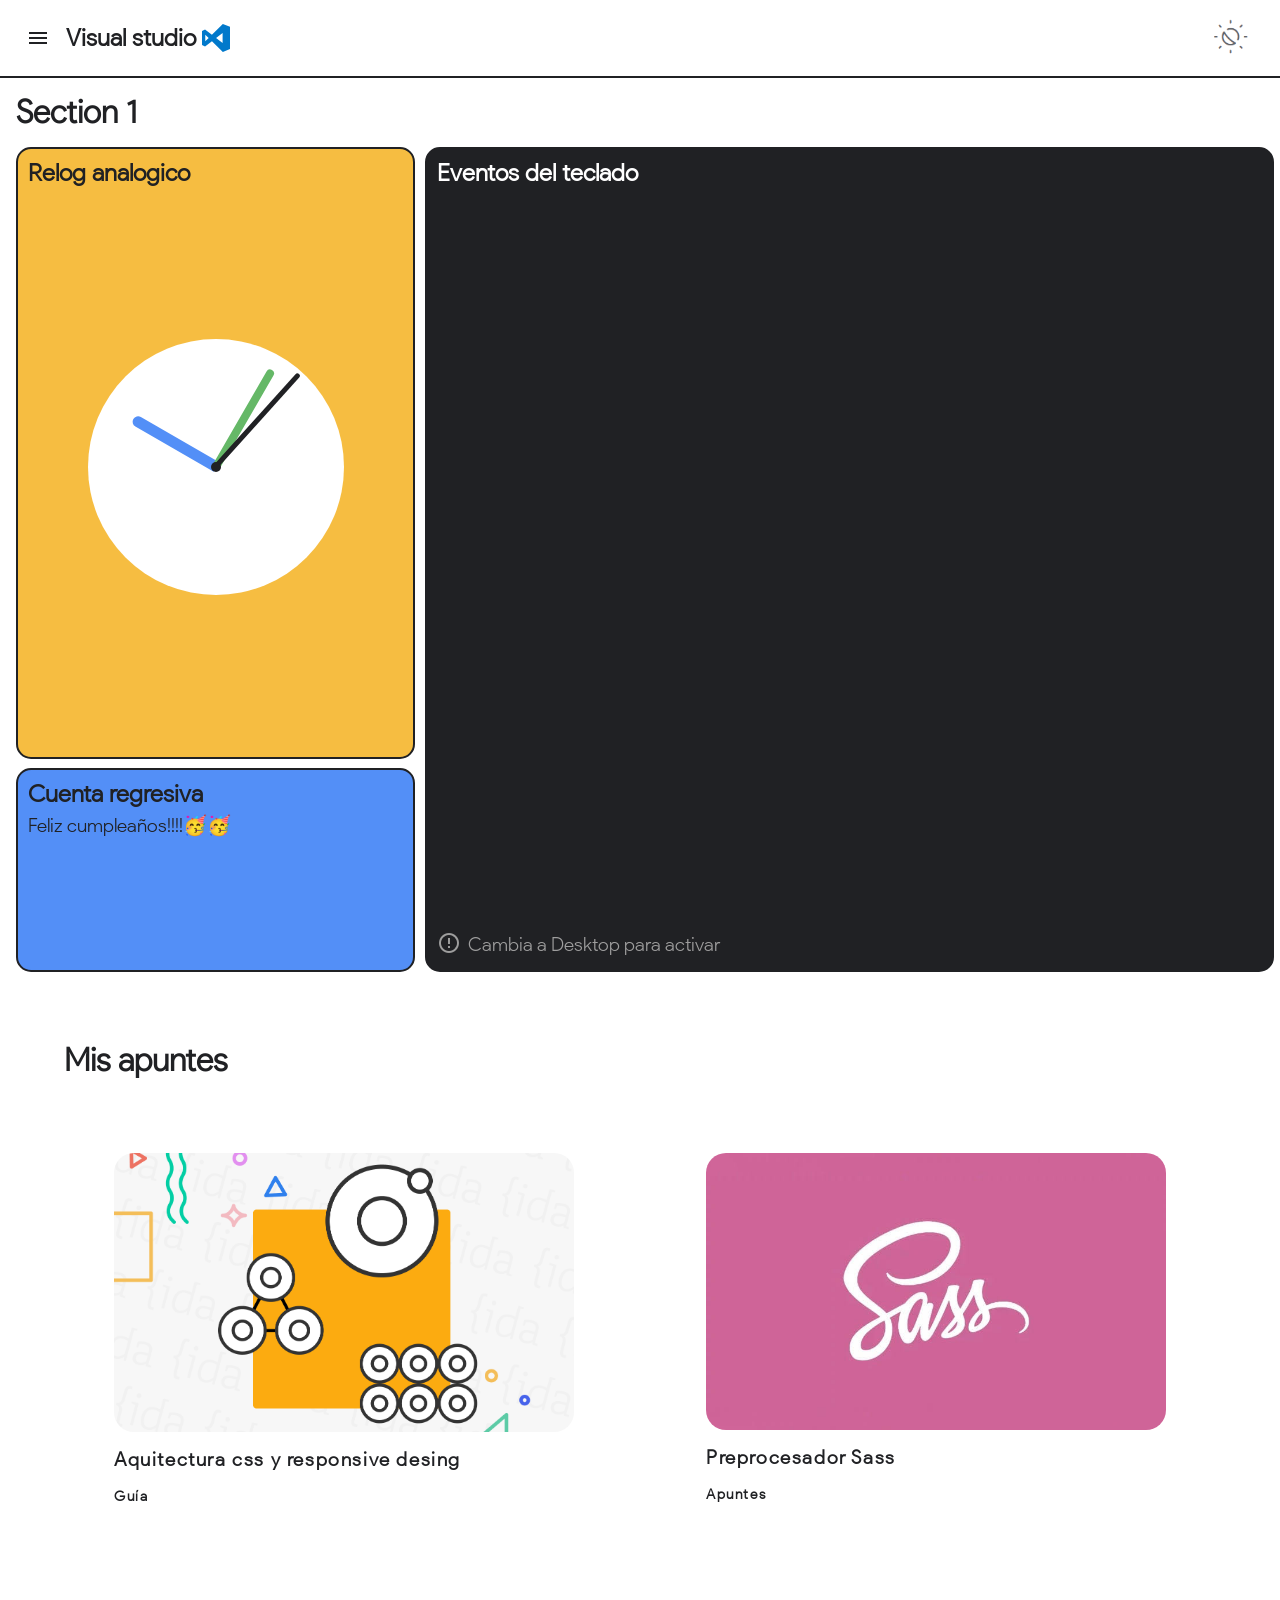
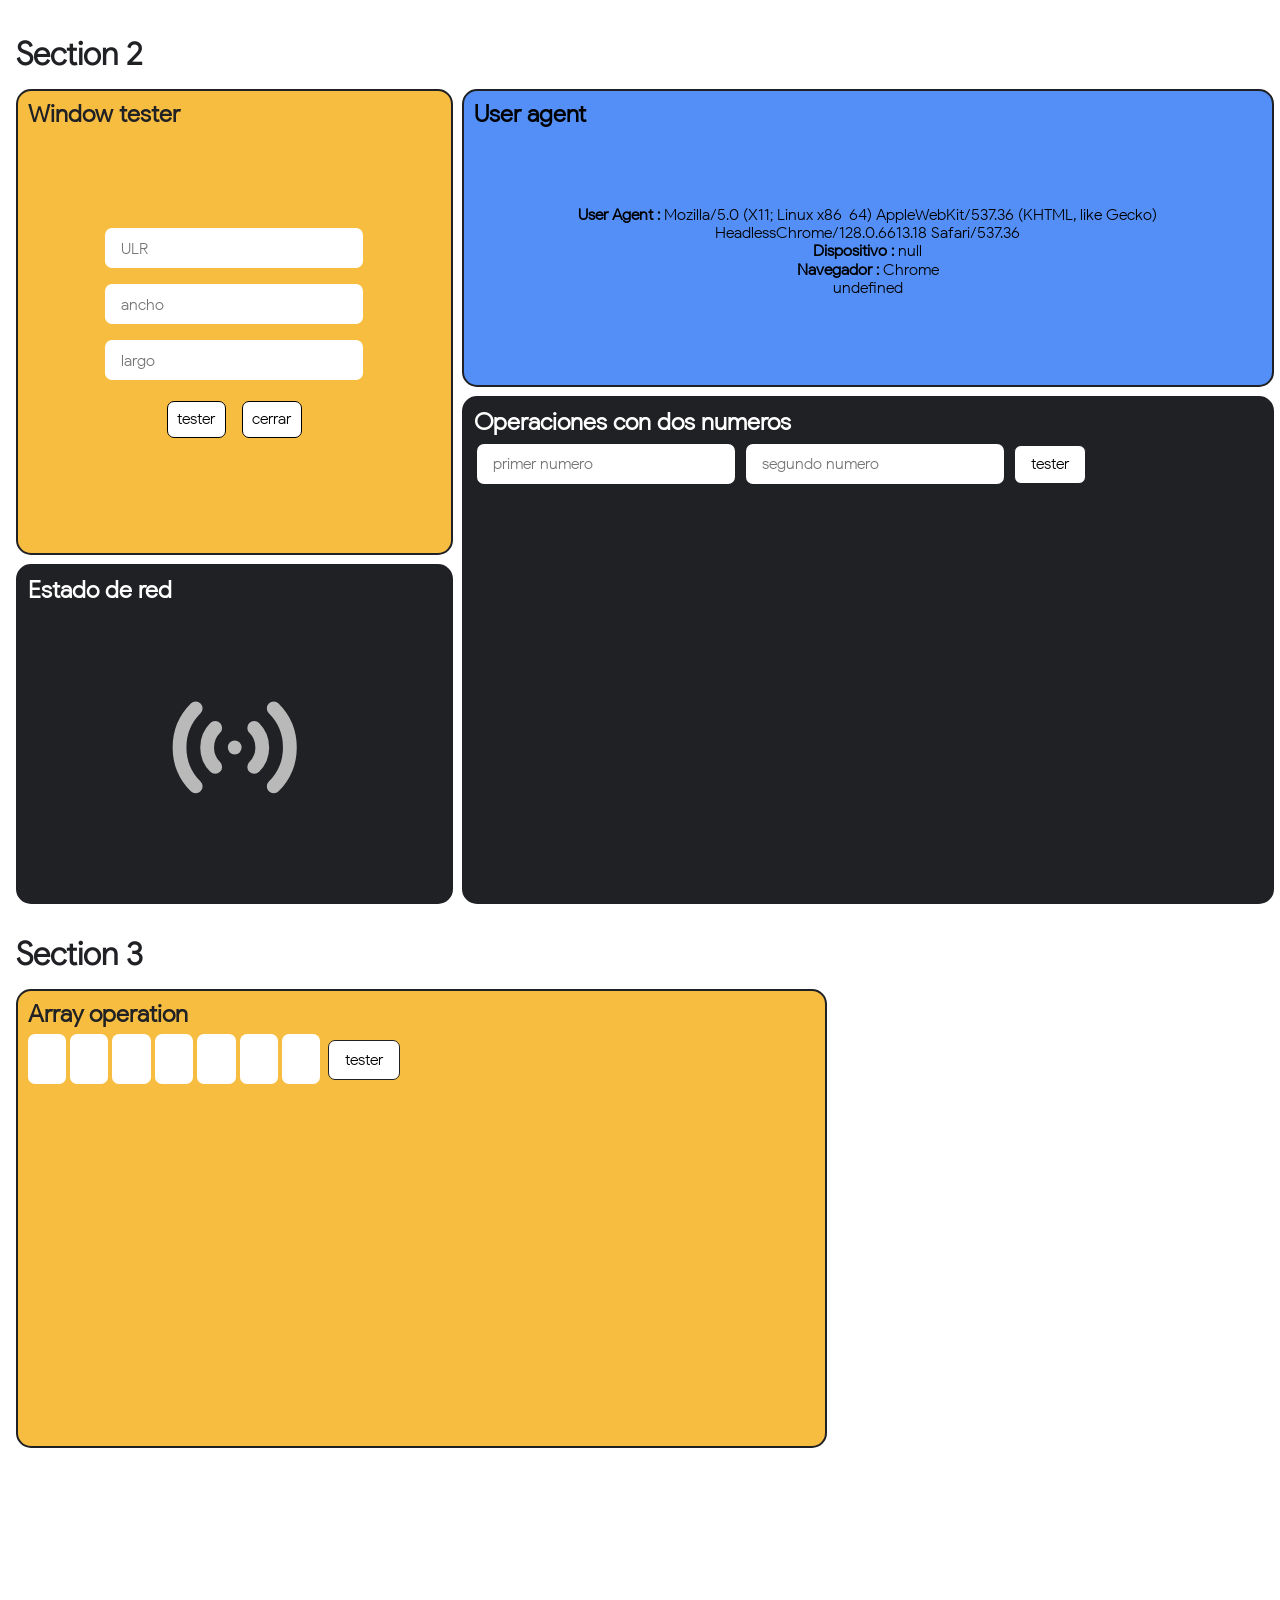
==== commit 38dd09a3: "array operation iniciada" ====
--- a/index.html
+++ b/index.html
@@ -152,9 +152,37 @@
                     <input class="section2-contenido-twoNumbers-container-form-textInput" type="text" name="segundoNumero" required placeholder="segundo numero" value="">
                     <input class="section2-contenido-twoNumbers-container-form-buttonInput" type="submit" name="button" value="tester" />
                 </form>
-                <div id="contentView" class="section2-contenido-twoNumbers-container-resultadosView">
+                <div id="contentViewTwoNumbersOperation" class="section2-contenido-twoNumbers-container-resultadosView">
+                </div>
+                
             </div>
         </div>
+    </div>
+</section>
+
+<section class="section3" id="section3" >
+    <h3>Section 3</h3>
+    <div class="section3-contenido">
+        
+        <div class="section3-contenido-arrayOperation">
+            <h4>Array operation</h4>
+            <div class="section3-contenido-arrayOperation-container">
+                <form id="formarrayOperation" action="" class="section3-contenido-arrayOperation-container-form">
+                    
+                    <input class="section3-contenido-arrayOperation-container-form-textInput" type="number" name="tentacles" min="0" max="1">
+
+                    <input class="section3-contenido-arrayOperation-container-form-textInput" type="text" name="primerNumero"  value="">
+                    <input class="section3-contenido-arrayOperation-container-form-textInput" type="text" name="segundoNumero"  value="">
+                    <input class="section3-contenido-arrayOperation-container-form-textInput" type="text" name="tercerNumero"  value="">
+                    <input class="section3-contenido-arrayOperation-container-form-textInput" type="text" name="cuartoNumero"  value="">
+                    <input class="section3-contenido-arrayOperation-container-form-textInput" type="text" name="quintoNumero"  value="">
+                    <input class="section3-contenido-arrayOperation-container-form-textInput" type="text" name="sextoNumero"  value="">
+                    <input class="section3-contenido-arrayOperation-container-form-buttonInput" type="submit" name="button" value="tester" />
+                </form>
+                <div id="contentView" class="section3-contenido-arrayOperation-container-resultadosView"></div>
+            </div>
+        </div>
+        
     </div>
 </section>
 
@@ -162,6 +190,6 @@
 
 
     </main>
-    <script src="index.js" type="module"></script>
+    <script src="app.js" type="module"></script>
 </body>
 </html>
--- a/global-Styles/css/styles.css
+++ b/global-Styles/css/styles.css
@@ -153,9 +153,14 @@
 }
 
 .section1 {
-  height: 100vh;
-  display: flex;
-  flex-direction: column;
+  min-height: 100vh;
+  display: flex;
+  flex-direction: column;
+}
+@media (min-height: 64rem) {
+  .section1 {
+    max-height: 45rem;
+  }
 }
 .section1-contenido {
   flex: 1;
@@ -165,6 +170,34 @@
   gap: 0.6rem 0.6rem;
   padding: 0.5rem 1rem 1rem 1rem;
 }
+@media (min-width: 48em) {
+  .section1-contenido {
+    grid-template-columns: 32% 68%;
+    grid-template-rows: 75% 25%;
+  }
+  .section1-contenido-relojAnalogico-container-circle {
+    width: 14rem;
+    height: 14rem;
+  }
+  .section1-contenido-relojAnalogico-container-circle-hours {
+    width: 5rem;
+    height: 0.5rem;
+  }
+  .section1-contenido-relojAnalogico-container-circle-minutes {
+    width: 6rem;
+    height: 0.4rem;
+  }
+  .section1-contenido-relojAnalogico-container-circle-seconds {
+    width: 6.7rem;
+    height: 0.25rem;
+  }
+  .section1-contenido-eventTeclado {
+    grid-column-start: 2;
+    grid-column-end: 3;
+    grid-row-start: 1;
+    grid-row-end: 3;
+  }
+}
 .section1-contenido-relojAnalogico {
   display: flex;
   flex-direction: column;
@@ -290,86 +323,16 @@
   font-size: 1.2rem;
   margin: 0.5rem 0;
 }
-@media (min-width: 48em) {
-  .section1-contenido {
-    grid-template-columns: 32% 68%;
-    grid-template-rows: 75% 25%;
-  }
-  .section1-contenido-relojAnalogico-container-circle {
-    width: 14rem;
-    height: 14rem;
-  }
-  .section1-contenido-relojAnalogico-container-circle-hours {
-    width: 5rem;
-    height: 0.5rem;
-  }
-  .section1-contenido-relojAnalogico-container-circle-minutes {
-    width: 6rem;
-    height: 0.4rem;
-  }
-  .section1-contenido-relojAnalogico-container-circle-seconds {
-    width: 6.7rem;
-    height: 0.25rem;
-  }
-  .section1-contenido-eventTeclado {
-    grid-column-start: 2;
-    grid-column-end: 3;
-    grid-row-start: 1;
-    grid-row-end: 3;
-  }
-}
-
+
+.section2 {
+  min-height: 100vh;
+  display: flex;
+  flex-direction: column;
+}
 @media (min-height: 64rem) {
-  .section1 {
+  .section2 {
     max-height: 45rem;
   }
-}
-.section2 {
-  height: 100vh;
-}
-
-.section1-windowTester {
-  background-color: var(--color_mostaza);
-  border: 2px solid #202124;
-  color: #202124;
-  border-radius: 15px;
-  padding: 0.6rem;
-}
-.section1-windowTester h4 {
-  font-family: google-sans1, sans-serif;
-  font-size: 1.5rem;
-}
-
-.section1-userAgent {
-  background-color: #202124;
-  border: 2px solid var(--color_negro);
-  color: rgb(255, 255, 255);
-  border-radius: 15px;
-  padding: 0.6rem;
-}
-.section1-userAgent h4 {
-  font-family: google-sans1, sans-serif;
-  font-size: 1.5rem;
-}
-
-.section1-estadoDeRed {
-  background-color: var(--color_azul);
-  border: 2px solid #202124;
-  color: #202124;
-  border-radius: 15px;
-  padding: 0.6rem;
-}
-.section1-estadoDeRed h4 {
-  font-family: google-sans1, sans-serif;
-  font-size: 1.5rem;
-}
-
-.section2 {
-  height: 100vh;
-  max-height: 45rem;
-  display: flex;
-  margin-bottom: 10rem;
-  flex-direction: column;
 }
 .section2-contenido {
   flex: 1;
@@ -382,7 +345,7 @@
 @media (min-width: 48em) {
   .section2-contenido {
     grid-template-columns: 35% 65%;
-    grid-template-rows: 20% 20% 20% 20% 20% 20%;
+    grid-template-rows: 1/5fr 1/5fr 1/5fr 1/5fr 1/5fr 1/5fr;
   }
   .section2-contenido-windowTester {
     grid-column-start: 1;
@@ -532,27 +495,66 @@
 .section2-contenido-twoNumbers-container-form-buttonInput:hover {
   background-color: rgb(228, 228, 228);
 }
+.section2-contenido-twoNumbers-container-resultadosView-p {
+  word-wrap: break-word;
+  width: 300px;
+}
+
 .section3 {
-  height: 100vh;
-  max-height: 45rem;
-  display: flex;
-  flex-direction: column;
+  min-height: 100vh;
+  display: flex;
+  flex-direction: column;
+}
+@media (min-height: 64rem) {
+  .section3 {
+    max-height: 45rem;
+  }
 }
 .section3-contenido {
   flex: 1;
   display: grid;
   grid-template-columns: 100%;
-  grid-template-rows: auto auto auto;
+  grid-template-rows: auto auto;
   gap: 0.6rem 0.6rem;
   padding: 0.5rem 1rem 1rem 1rem;
 }
 @media (min-width: 48em) {
   .section3-contenido {
-    grid-template-columns: 35% 65%;
-    grid-template-rows: 20% 20% 20% 20% 20% 20%;
-  }
-}
-
+    grid-template-columns: 65% 35%;
+    grid-template-rows: 1/2fr 1/2fr;
+  }
+}
+.section3-contenido-arrayOperation {
+  background-color: var(--color_mostaza);
+  border: 2px solid #202124;
+  color: #202124;
+  border-radius: 15px;
+  padding: 0.6rem;
+}
+.section3-contenido-arrayOperation h4 {
+  font-family: google-sans1, sans-serif;
+  font-size: 1.5rem;
+}
+.section3-contenido-arrayOperation-container-form-textInput {
+  margin: 0.4rem 0;
+  text-align: center;
+  width: 2.4rem;
+  height: 3.1rem;
+  border-radius: 7px;
+  border: none;
+  font-family: google-sans1, sans-serif;
+}
+.section3-contenido-arrayOperation-container-form-buttonInput {
+  font-family: google-sans1, sans-serif;
+  margin: 0.5rem 0.2rem;
+  padding: 0.6rem 1rem;
+  border-radius: 7px;
+  border: 1px solid var(--color_negro);
+  background-color: rgb(255, 255, 255);
+}
+.section3-contenido-arrayOperation-container-form-buttonInput:hover {
+  background-color: rgb(228, 228, 228);
+}
 .apuntes1 {
   display: flex;
   flex-direction: column;
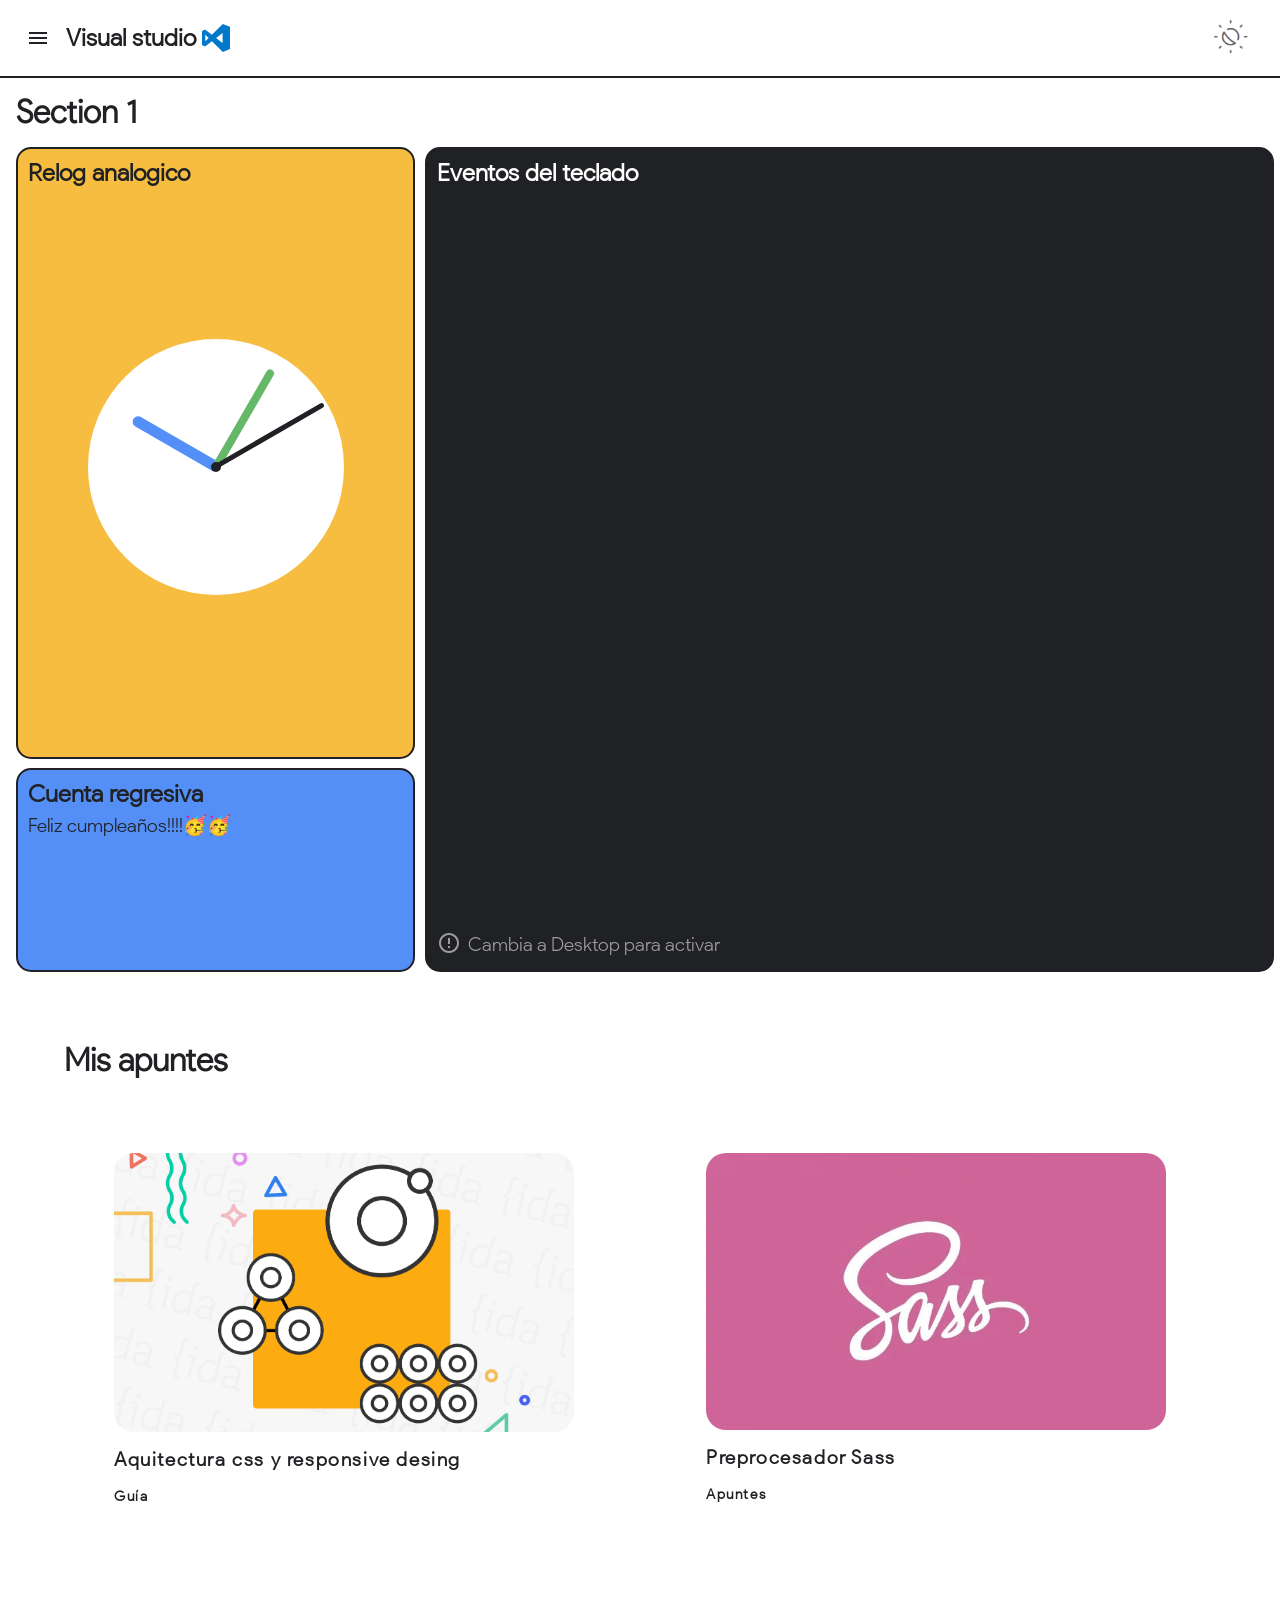
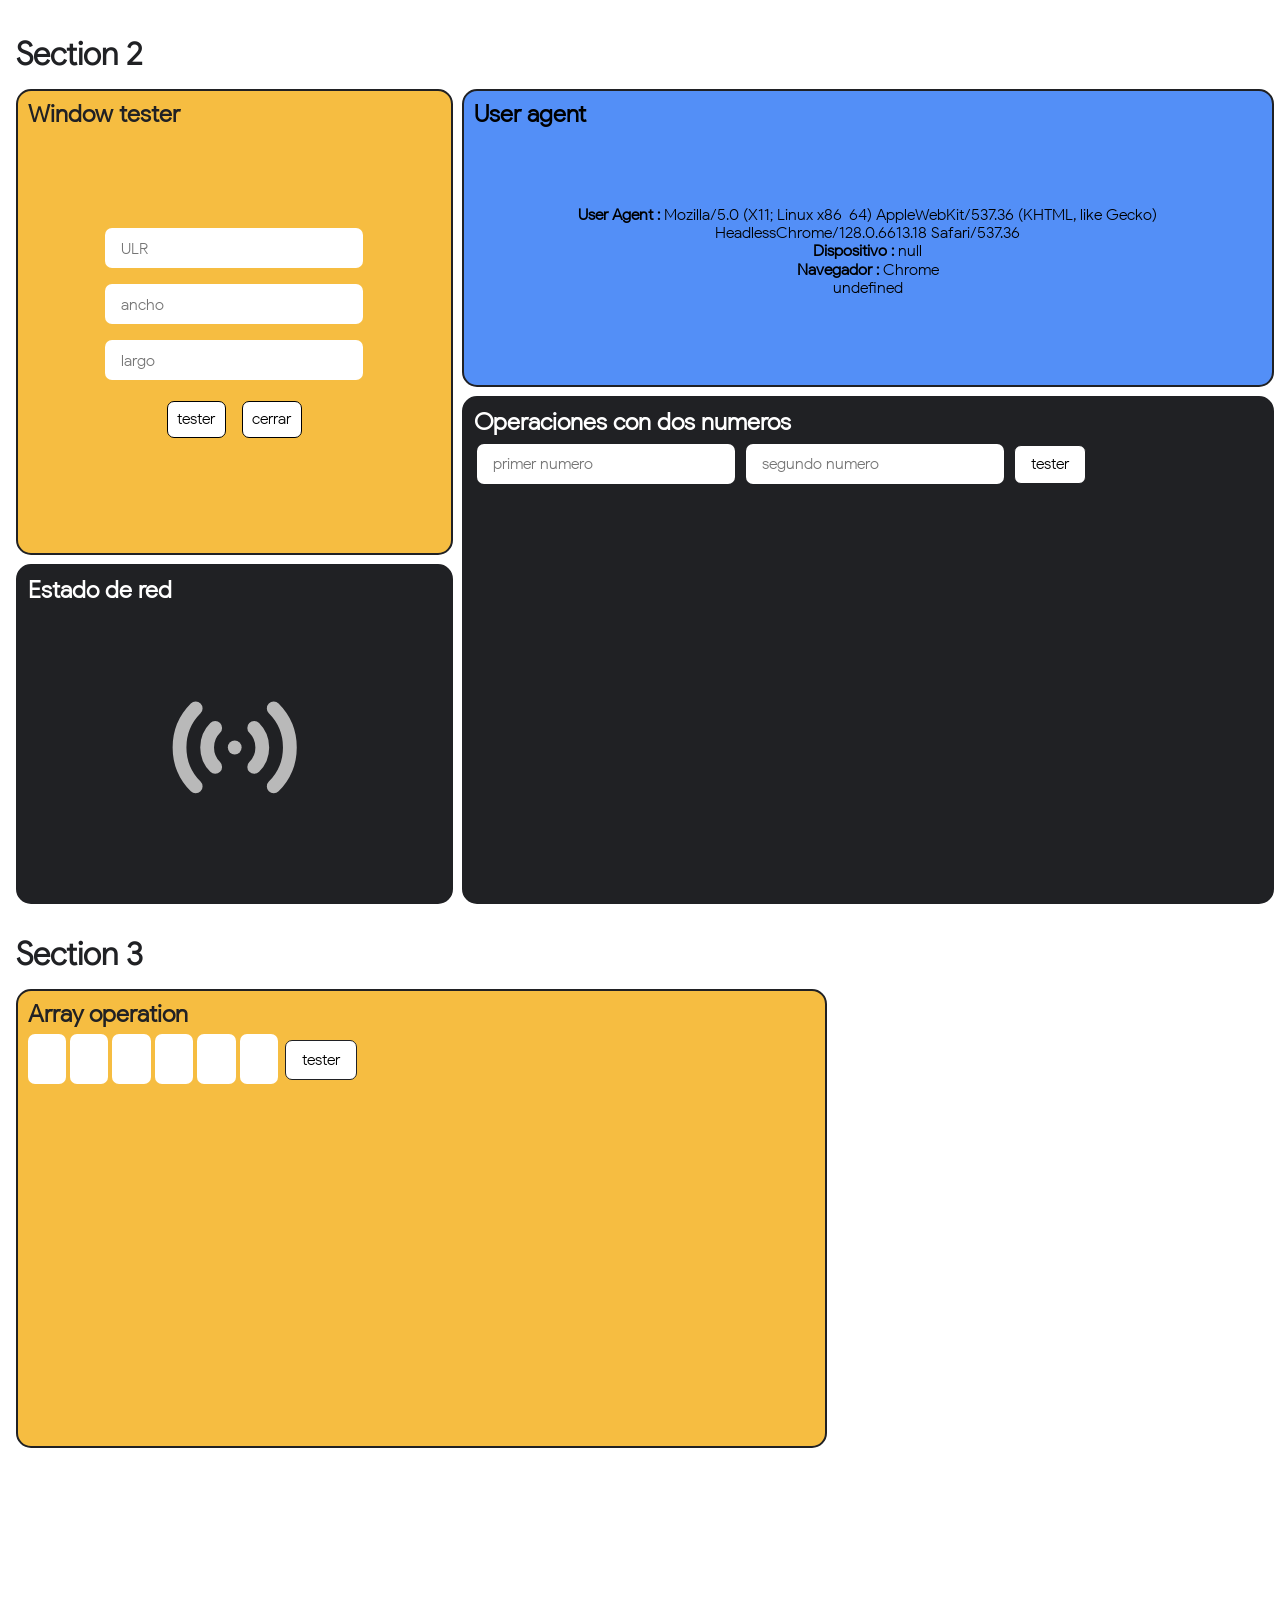
==== commit 8911ab58: "array operation iniciada commit para cambiar a la laptop hp" ====
--- a/index.html
+++ b/index.html
@@ -167,19 +167,16 @@
         <div class="section3-contenido-arrayOperation">
             <h4>Array operation</h4>
             <div class="section3-contenido-arrayOperation-container">
-                <form id="formarrayOperation" action="" class="section3-contenido-arrayOperation-container-form">
-                    
-                    <input class="section3-contenido-arrayOperation-container-form-textInput" type="number" name="tentacles" min="0" max="1">
-
-                    <input class="section3-contenido-arrayOperation-container-form-textInput" type="text" name="primerNumero"  value="">
-                    <input class="section3-contenido-arrayOperation-container-form-textInput" type="text" name="segundoNumero"  value="">
-                    <input class="section3-contenido-arrayOperation-container-form-textInput" type="text" name="tercerNumero"  value="">
-                    <input class="section3-contenido-arrayOperation-container-form-textInput" type="text" name="cuartoNumero"  value="">
-                    <input class="section3-contenido-arrayOperation-container-form-textInput" type="text" name="quintoNumero"  value="">
-                    <input class="section3-contenido-arrayOperation-container-form-textInput" type="text" name="sextoNumero"  value="">
+                <form id="formArrayOperation" action="" class="section3-contenido-arrayOperation-container-form">
+                    <input class="section3-contenido-arrayOperation-container-form-textInput" type="text" name="firstNum"  value="">
+                    <input class="section3-contenido-arrayOperation-container-form-textInput" type="text" name="secondNum"  value="">
+                    <input class="section3-contenido-arrayOperation-container-form-textInput" type="text" name="thirdNum"  value="">
+                    <input class="section3-contenido-arrayOperation-container-form-textInput" type="text" name="fourthNum"  value="">
+                    <input class="section3-contenido-arrayOperation-container-form-textInput" type="text" name="fifthNum"  value="">
+                    <input class="section3-contenido-arrayOperation-container-form-textInput" type="text" name="sixthNum"  value="">
                     <input class="section3-contenido-arrayOperation-container-form-buttonInput" type="submit" name="button" value="tester" />
                 </form>
-                <div id="contentView" class="section3-contenido-arrayOperation-container-resultadosView"></div>
+                <div id="contentViewArrayOperation" class="section3-contenido-arrayOperation-container-resultadosView"></div>
             </div>
         </div>
         
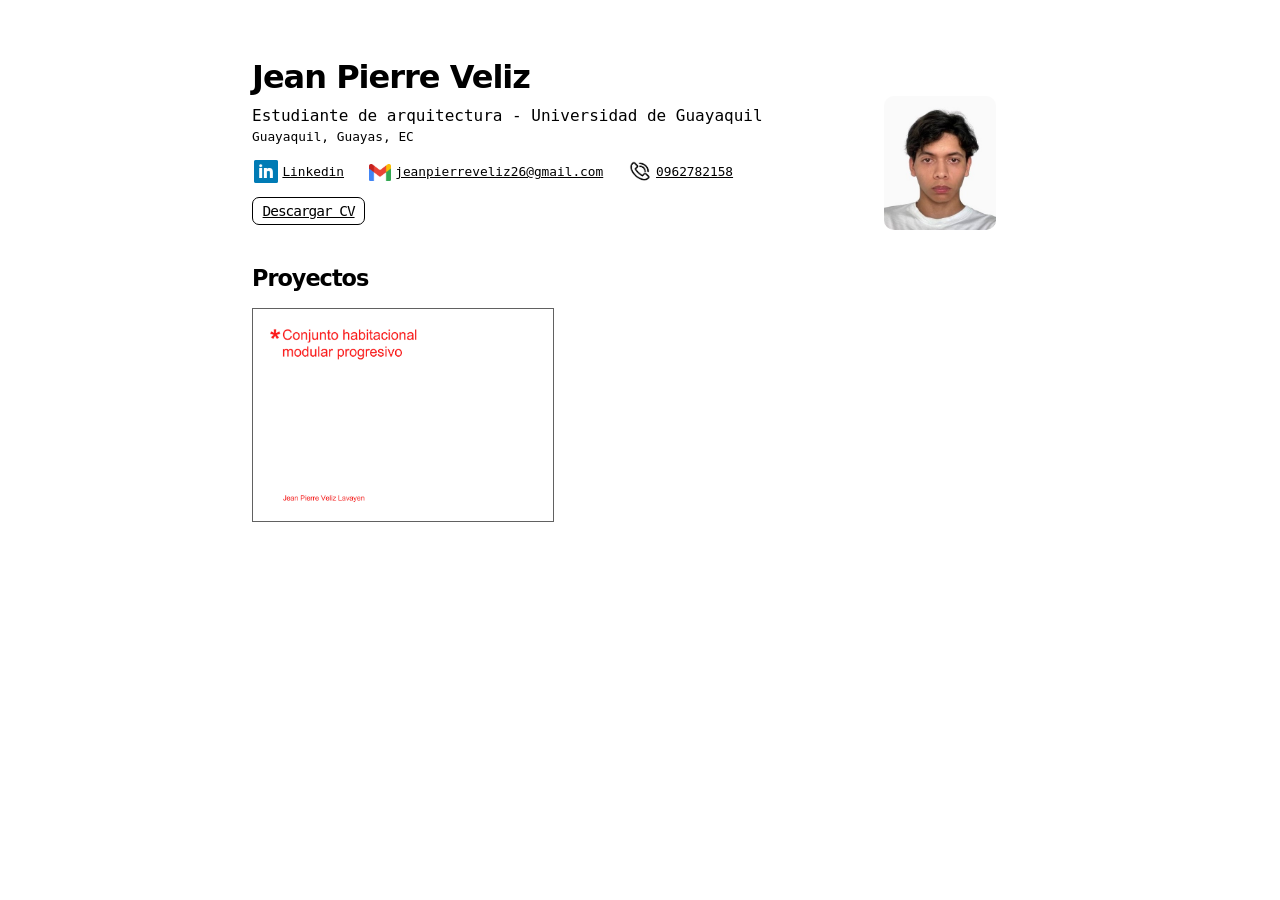
==== commit 6b6fe654: "Add files via upload" ====
--- a/index.html
+++ b/index.html
@@ -1,192 +1,74 @@
-<!DOCTYPE html>
-<html lang="es">
-<head>
-    <meta charset="UTF-8">
-    <meta http-equiv="X-UA-Compatible" content="IE=edge">
-    <meta name="viewport" content="width=device-width, initial-scale=1.0">
-    <link rel="shortcut icon" href="assets/logoTerminal.svg" />
-    <title>Ejercicios DOMs</title>
-    <link rel="stylesheet" href="global-Styles/css/normalize.css">
-    <link rel="stylesheet" href="global-Styles/css/styles.css">
-    <link rel="stylesheet" href="https://fonts.googleapis.com/css?family=Material+Icons+Outlined">
-</head>
-<body class="theme">
-    <header class="header">
-            <div class="header-btnHamburguer">
-                <rect class="header-btnHamburguer-rect" id="menuLateralActive">
-                    <path id="menuLateralActive"></path>
-                    <path id="menuLateralActive"></path>
-                    <path id="menuLateralActive"></path>
-                </rect>
-            </div>
-
-            <div class="header-logo">
-                <a class="header-logo-a" href="">                
-                    <h2>Visual studio</h2>
-                    <img src="/assets/logoVisualStudio.svg" alt="">
-                </a>
-            </div>
-
-            <div class="header-buttonNightMode">
-                <img id="nightMode-btn" src="assets/modoNoche_claro.PNG" alt="">
-            </div>
-    </header>
-
-    <div id="topScroll-btn" class="topScroll-btn">☝️</div>
-
-    <panel id="panel" class="panel">
-        <div class="panel-contenido">
-            <div class="panel-contenido-logo">
-                <h2>visual studio</h2>
-                <img src="/assets/logoVisualStudio.svg" alt="">
-            </div>
-            <nav class="panel-contenido-menu">
-                <a href="#section1" id="menuLateralActive">Section 1</a>
-                <a href="#apuntes1" id="menuLateralActive">Apuntes</a>
-                <a href="#section2" id="menuLateralActive">Section 2</a>
-                <a href="#section1" id="menuLateralActive">section 3</a>
-            </nav>
-        </div>
-        <div class="panel-parteOcura" id="menuLateralActive"></div>
-    </panel> 
-
-<main>
-<section class="section1" id="section1">
-    <h3>Section 1</h3>
-
-    <div class="section1-contenido">
-        
-        <div class="section1-contenido-relojAnalogico">
-            <h4>Relog analogico</h4>
-            <div class="section1-contenido-relojAnalogico-container">
-                <div class="section1-contenido-relojAnalogico-container-circle">
-                    <div class="section1-contenido-relojAnalogico-container-circle-circleCentro"></div>
-                    <div id="hours" class="section1-contenido-relojAnalogico-container-circle-hours"></div>
-                    <div id="minutes" class="section1-contenido-relojAnalogico-container-circle-minutes"></div>
-                    <div id="seconds" class="section1-contenido-relojAnalogico-container-circle-seconds"></div>
-                </div>
-            </div>
-        </div>
-
-        <div  class="section1-contenido-eventTeclado">
-            <h4>Eventos del teclado</h4>
-            <div id="ballContainer" class="section1-contenido-eventTeclado-container">
-                <div id="ball" class="section1-contenido-eventTeclado-container-ball"></div>
-                <div  id="mesageCelular" class="section1-contenido-eventTeclado-container-mesageCelular">
-                    <span class="material-icons-outlined">error_outline</span>
-                    <div>Cambia a Desktop para activar</div>
-                </div>
-            </div>
-        </div>
-
-        <div class="section1-contenido-contador">
-            <h4>Cuenta regresiva</h4>
-            <div id="divMuestraContador"></div>
-        </div>
-    </div>
-</section>
-
-<section class="apuntes1" id="apuntes1">
-
-    <h3>Mis apuntes</h3>
-
-    <div class="apuntes1-cardContent">
-        <div class="apuntes1-cardContent-card">
-            <a href="/apuntes/responsive design y arquitectura CSS/index.html">
-                <img src="/assets/arquitecturaCSS.png" alt="arquitecturaCSS">
-                <h4>Aquitectura css y responsive desing</h4>
-            </a>
-            <span>Guía</span>
-        </div>
-        <div class="apuntes1-cardContent-card">
-            <a href="/apuntes/Sass CSS/index.html">
-                <img src="/assets/Sass.jpg" alt="sass">
-                <h4>Preprocesador Sass</h4>
-            </a>
-            <span>Apuntes</span>
-        </div>
-    </div>
-</section>
-
-<section class="section2" id="section2" >
-    <h3>Section 2</h3>
-    <div class="section2-contenido">
-        <div class="section2-contenido-windowTester">
-            <h4>Window tester</h4>
-            <div class="section2-contenido-windowTester-contenedorForm">
-                <form id ="form" class="section2-contenido-windowTester-contenedorForm-form" >               
-                    <input class="section2-contenido-windowTester-contenedorForm-form-inputs"  name="ulr" type="ulr" placeholder="ULR" required>
-                    <input class="section2-contenido-windowTester-contenedorForm-form-inputs"  name="ancho" type="text" placeholder="ancho" required>
-                    <input class="section2-contenido-windowTester-contenedorForm-form-inputs"  name="largo" type="text" placeholder="largo" required>
-                    <div class="section2-contenido-windowTester-contenedorForm-form-buttons">
-                        <input class="section2-contenido-windowTester-contenedorForm-form-buttons-button"  name="submit" type="submit" value="tester">
-                        <input class="section2-contenido-windowTester-contenedorForm-form-buttons-button"  name="cerrar" type="button" value="cerrar">
-                    </div>
-                </form>
-            </div>
-        </div>
-    
-        <div class="section2-contenido-userAgent">
-            <h4>User agent</h4>
-            <div class="section2-contenido-userAgent-contenedor">
-                <div class="section2-contenido-userAgent-contenedor-div" id="divUserAgent"></div>
-            </div>
-        </div>
-    
-        <div class="section2-contenido-estadoDeRed">
-            <h4>Estado de red</h4>
-            <div class="section2-contenido-estadoDeRed-contenedor" id="onlineOflineDiv">
-                <svg class="section2-contenido-estadoDeRed-contenedor-svg" xmlns="http://www.w3.org/2000/svg" xmlns:xlink="http://www.w3.org/1999/xlink" viewBox="0 0 24 24">
-                    <g fill="none" stroke="rgb(185, 185, 185)" stroke-width="2" stroke-linecap="round" stroke-linejoin="round">
-                    <path d="M12 12v.01"></path><path d="M14.828 9.172a4 4 0 0 1 0 5.656"></path><path d="M17.657 6.343a8 8 0 0 1 0 11.314"></path>
-                    <path d="M9.168 14.828a4 4 0 0 1 0-5.656"></path><path d="M6.337 17.657a8 8 0 0 1 0-11.314"></path></g>
-                </svg>
-            </div>
-        </div>
-
-        <div class="section2-contenido-twoNumbers">
-            <h4>Operaciones con dos numeros</h4>
-            <div class="section2-contenido-twoNumbers-container">
-                <form id="formTwoNumbersOperation" action="" class="section2-contenido-twoNumbers-container-form">
-                    <input class="section2-contenido-twoNumbers-container-form-textInput" type="text" name="primerNumero" required placeholder="primer numero" value="">
-                    <input class="section2-contenido-twoNumbers-container-form-textInput" type="text" name="segundoNumero" required placeholder="segundo numero" value="">
-                    <input class="section2-contenido-twoNumbers-container-form-buttonInput" type="submit" name="button" value="tester" />
-                </form>
-                <div id="contentViewTwoNumbersOperation" class="section2-contenido-twoNumbers-container-resultadosView">
-                </div>
-                
-            </div>
-        </div>
-    </div>
-</section>
-
-<section class="section3" id="section3" >
-    <h3>Section 3</h3>
-    <div class="section3-contenido">
-        
-        <div class="section3-contenido-arrayOperation">
-            <h4>Array operation</h4>
-            <div class="section3-contenido-arrayOperation-container">
-                <form id="formArrayOperation" action="" class="section3-contenido-arrayOperation-container-form">
-                    <input class="section3-contenido-arrayOperation-container-form-textInput" type="text" name="firstNum"  value="">
-                    <input class="section3-contenido-arrayOperation-container-form-textInput" type="text" name="secondNum"  value="">
-                    <input class="section3-contenido-arrayOperation-container-form-textInput" type="text" name="thirdNum"  value="">
-                    <input class="section3-contenido-arrayOperation-container-form-textInput" type="text" name="fourthNum"  value="">
-                    <input class="section3-contenido-arrayOperation-container-form-textInput" type="text" name="fifthNum"  value="">
-                    <input class="section3-contenido-arrayOperation-container-form-textInput" type="text" name="sixthNum"  value="">
-                    <input class="section3-contenido-arrayOperation-container-form-buttonInput" type="submit" name="button" value="tester" />
-                </form>
-                <div id="contentViewArrayOperation" class="section3-contenido-arrayOperation-container-resultadosView"></div>
-            </div>
-        </div>
-        
-    </div>
-</section>
-
-
-
-
-    </main>
-    <script src="app.js" type="module"></script>
-</body>
+<!DOCTYPE html>
+<html lang="en">
+<head>
+    <meta charset="UTF-8">
+    <meta name="viewport" content="width=device-width, initial-scale=1.0">
+    <title>portafolio Jean Pierre Veliz</title>
+    <link rel="shortcut icon" href="https://em-content.zobj.net/source/microsoft-teams/364/file-folder_1f4c1.png">
+    <link rel="stylesheet" href="./index.css">
+    <link rel="stylesheet" href="./normalize.css">
+</head>
+<body>
+    
+    <header>
+        <div class="colm1">
+            <h1 style="margin: .7rem 0 ;">Jean Pierre Veliz</h1>
+            <p class="p1">Estudiante de arquitectura - Universidad de Guayaquil</p>
+            <p class="p2">Guayaquil, Guayas, EC</p>
+            <div>
+                <div class="action">
+                    <img style="width: 1.5rem; height: 1.4rem;" src="./317725_linkedin_social_icon.png" alt="">
+                    <a href="https://www.linkedin.com/in/jean-pierre-veliz" target="_blank">Linkedin</a>
+                </div>
+                <div class="action">
+                    <img style="width: 1.4rem; margin-bottom: .1rem;" src="./gmail logo.png" alt="">
+                    <a style="text-decoration: underline;">jeanpierreveliz26@gmail.com</a>
+                </div>
+                <div class="action">
+                    <img style="width: 1.5rem; height: 1.4rem;" src="./celular logo.png" alt="">
+                    <a style="text-decoration: underline;">0962782158</a>
+                </div>
+                <br>
+                    
+                <a class="descargar" href="./JEAN PIERRE VELIZ - CV - PASANTE.pdf" download >Descargar CV</a>
+
+            </div>
+        </div>
+        <div class="colm2">
+            <img class="colm2_img" src="./301EB0A3-F482-43D6-AF08-54A3602CB999.JPG" alt="">
+        </div>
+
+
+    </header>
+
+    <main>
+        <h2>Proyectos</h2>
+
+        
+        <a class="proyecto" href="https://drive.google.com/file/d/13fuA4ZCDP8iNJqXqRGnq5whvgRhreKdm/view?usp=sharing" target="_blank">
+            <img style="width: 300px;" src="./11-02-2024 portafolio Jean Pierre Veliz jean-pi.github.io_pages-to-jpg-0001.jpg" alt="">
+            <!-- <p class="textoProyecto">Conjunto habitacional <br> modular progresivo ↖</p> -->
+        </a>
+<!-- 
+
+        <h2 style="margin-top: 0;">Cursos</h2> -->
+
+<!-- 
+        <a class="cursos" target="_blank" href="https://www.linkedin.com/learning/certificates/bb983aa5f4f2a89c68911df5c27955ab75290f9d9c7a1a79d96c6293484a5c3d">
+            <img src="./tablasDinamicasCertificado.png" alt="">
+            <p>Excel: Tablas dinámicas <br>(Office 365/Microsoft 365)</p>
+        </a>
+        <a class="cursos" target="_blank" href="https://www.linkedin.com/learning/certificates/bb983aa5f4f2a89c68911df5c27955ab75290f9d9c7a1a79d96c6293484a5c3d">
+            <img src="./tablasDinamicasCertificado.png" alt="">
+            <p>Excel: Tablas dinámicas <br>(Office 365/Microsoft 365)</p>
+        </a>
+          <a class="cursos" target="_blank" href="https://www.linkedin.com/learning/certificates/bb983aa5f4f2a89c68911df5c27955ab75290f9d9c7a1a79d96c6293484a5c3d">
+            <img src="./tablasDinamicasCertificado.png" alt="">
+            <p>Excel: Tablas dinámicas <br>(Office 365/Microsoft 365)</p>
+        </a> -->
+        
+    </main>
+
+    
+</body>
 </html>
--- a/index.css
+++ b/index.css
@@ -0,0 +1,137 @@
+
+body{
+    max-width: 1000px;
+    margin: auto;
+    margin-top: 3rem;
+}      
+
+header{
+    display: flex;
+    justify-content: space-between;
+    margin: 0 9rem 0 7rem;
+}
+
+main{
+    margin: 0 9rem 0 7rem;
+}
+
+.p1{
+    font-family: monospace;
+    margin: .2rem 0;
+    font-size: 1rem;
+}
+
+.p2{
+    font-family: monospace, sans-serif;
+    margin-top: .3rem;
+    font-size: .8rem;
+}
+
+h1{
+    font-family: system-ui, -apple-system, BlinkMacSystemFont, 'Segoe UI', Roboto, Oxygen, Ubuntu, Cantarell, 'Open Sans', 'Helvetica Neue', sans-serif;
+    letter-spacing: -1px;
+    font-weight: 700;
+    margin: 0;
+    padding: 0;
+    font-size: 1.4rem;
+}
+
+h2{
+    font-family: system-ui, -apple-system, BlinkMacSystemFont, 'Segoe UI', Roboto, Oxygen, Ubuntu, Cantarell, 'Open Sans', 'Helvetica Neue', sans-serif;
+    letter-spacing: -1px;
+    font-weight: 700;
+    margin: 2rem 0 1rem 0 ;
+    padding: 0;
+    font-size: 1.4rem;
+}
+
+.colm2_img{
+    width: 7rem;
+    border-radius: 10px;
+    margin-top: 3rem;
+}
+
+.action{
+    height: 1.5rem;
+    display: inline-block;
+    margin-bottom: .4rem;
+    margin-right: 1rem;
+    border-radius: 5px;
+    padding: .15rem;
+}
+
+.action img{
+
+}
+.action a{
+    color: black;
+    font-family: monospace,sans-serif;
+    font-size: .8rem;
+    position: relative;
+    bottom: .4rem;
+}
+.action p{
+    color: black;
+    font-family: monospace,sans-serif;
+    font-size: .8rem;
+    position: relative;
+    bottom: .4rem;
+}
+
+
+
+.descargar{
+    border: 1px solid black;
+    padding: .3rem .6rem;
+    display: inline-block;
+    border-radius: 7px;
+
+    color: black;
+    font-family: monospace, sans-serif;
+    letter-spacing: -1px;
+    font-size: .9rem;
+}
+
+
+
+.proyecto img{
+    border: 1px solid rgba(0, 0, 0, 0.692);
+    filter: opacity(90%);
+}
+.proyecto {
+    text-decoration: none;
+}
+
+.textoProyecto{
+    font-family: system-ui, -apple-system, BlinkMacSystemFont, 'Segoe UI', Roboto, Oxygen, Ubuntu, Cantarell, 'Open Sans', 'Helvetica Neue', sans-serif;
+    font-size: 1.1rem;
+    position: relative;
+    left: -19.4rem;
+    top: -1.1rem;
+    margin-left: .6rem;
+    font-weight: 700;
+    color: rgb(255, 255, 255);
+    display: inline-block;
+    background-color: rgb(0, 0, 0);
+    padding: .5rem;
+}
+
+
+.cursos{
+    text-decoration: none;
+    display: block;
+}
+
+.cursos img{
+    max-width: 310px;
+}
+
+.cursos p{
+    font-family: monospace, sans-serif;
+    margin: 0 0 0 .3rem;
+}
+
+
+
+
+
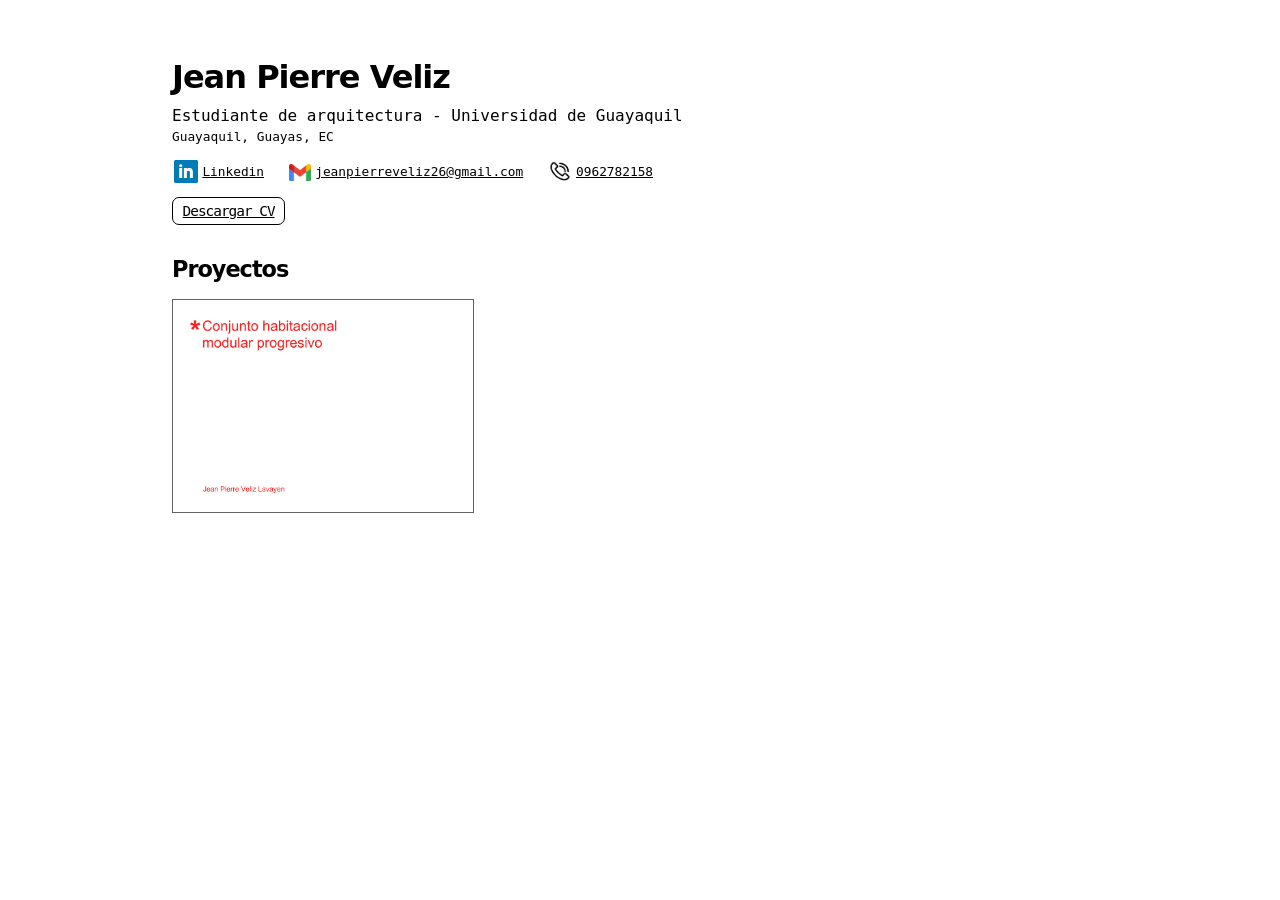
==== commit 60d22432: "Add files via upload" ====
--- a/index.html
+++ b/index.html
@@ -34,9 +34,9 @@
 
             </div>
         </div>
-        <div class="colm2">
+        <!-- <div class="colm2">
             <img class="colm2_img" src="./301EB0A3-F482-43D6-AF08-54A3602CB999.JPG" alt="">
-        </div>
+        </div> -->
 
 
     </header>
--- a/index.css
+++ b/index.css
@@ -8,11 +8,11 @@
 header{
     display: flex;
     justify-content: space-between;
-    margin: 0 9rem 0 7rem;
+    margin: 0 3rem 0 2rem;
 }
 
 main{
-    margin: 0 9rem 0 7rem;
+    margin: 0 3rem 0 2rem;
 }
 
 .p1{
